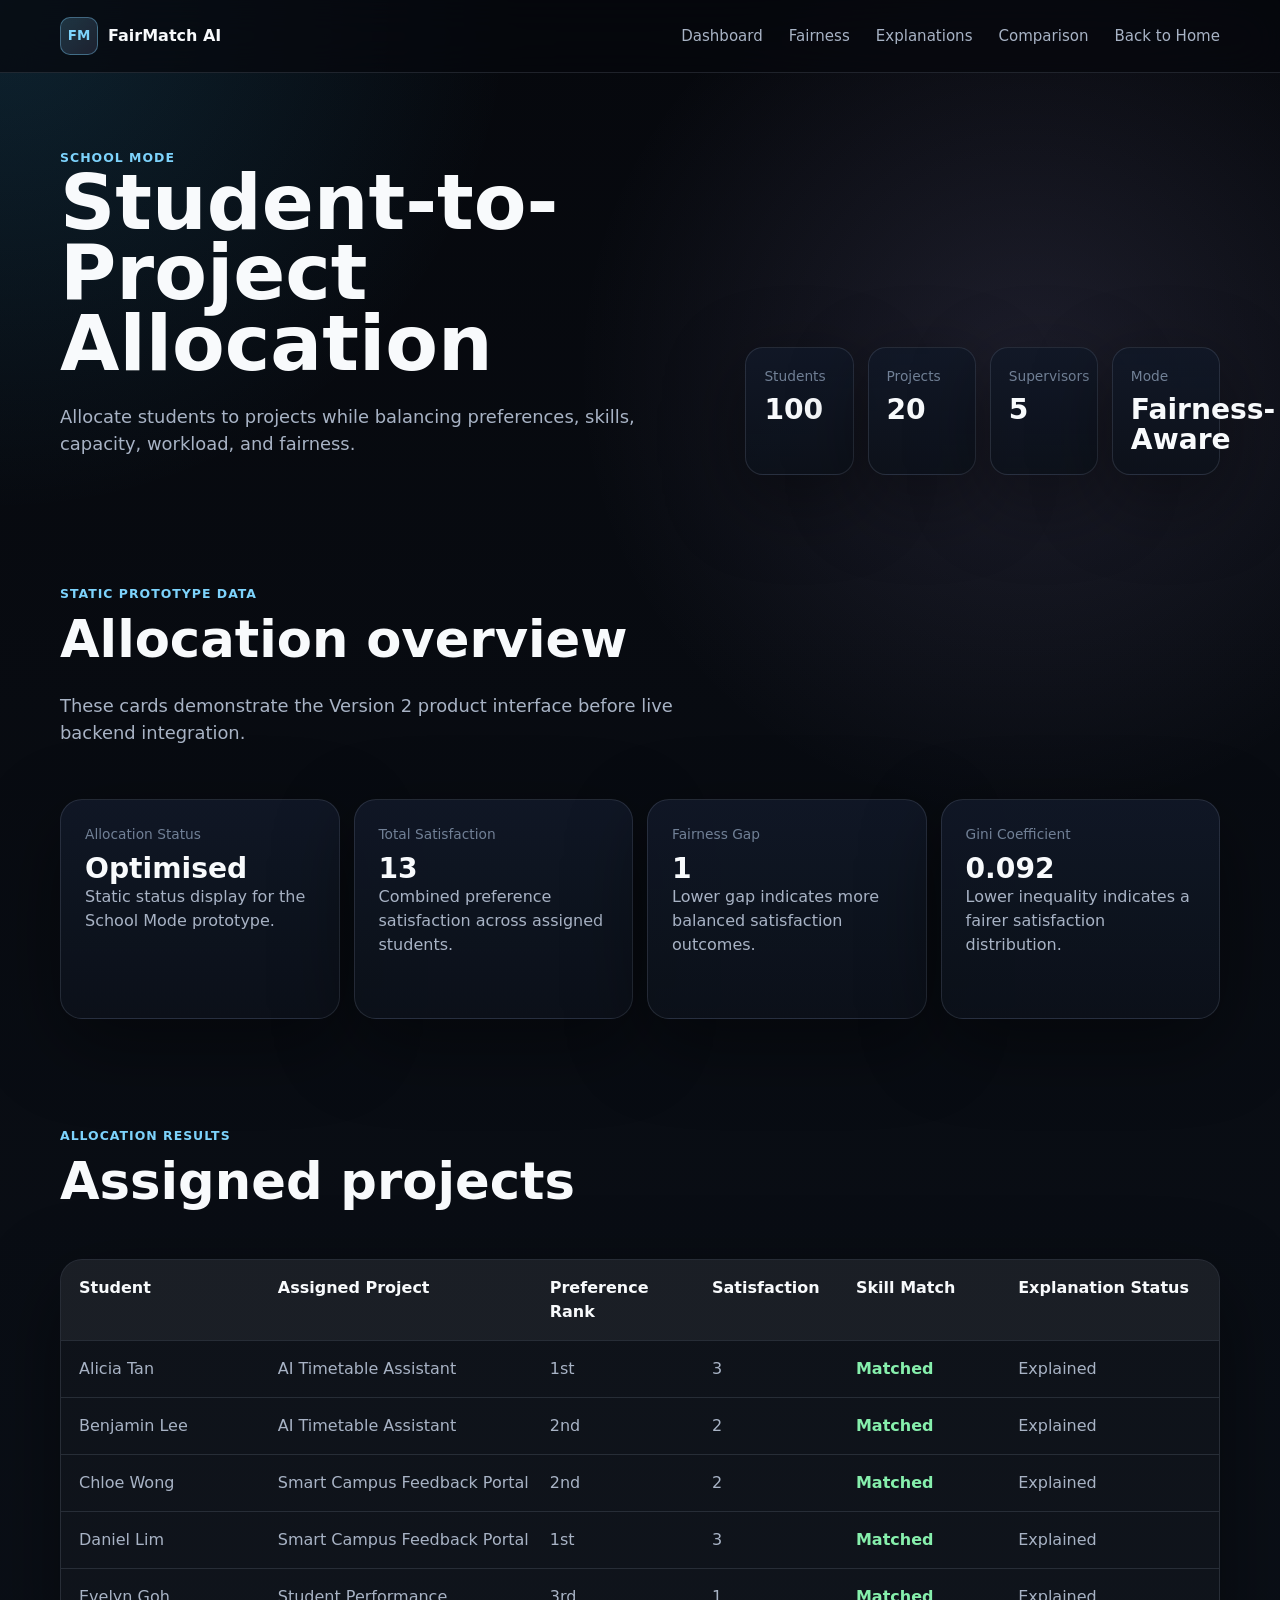
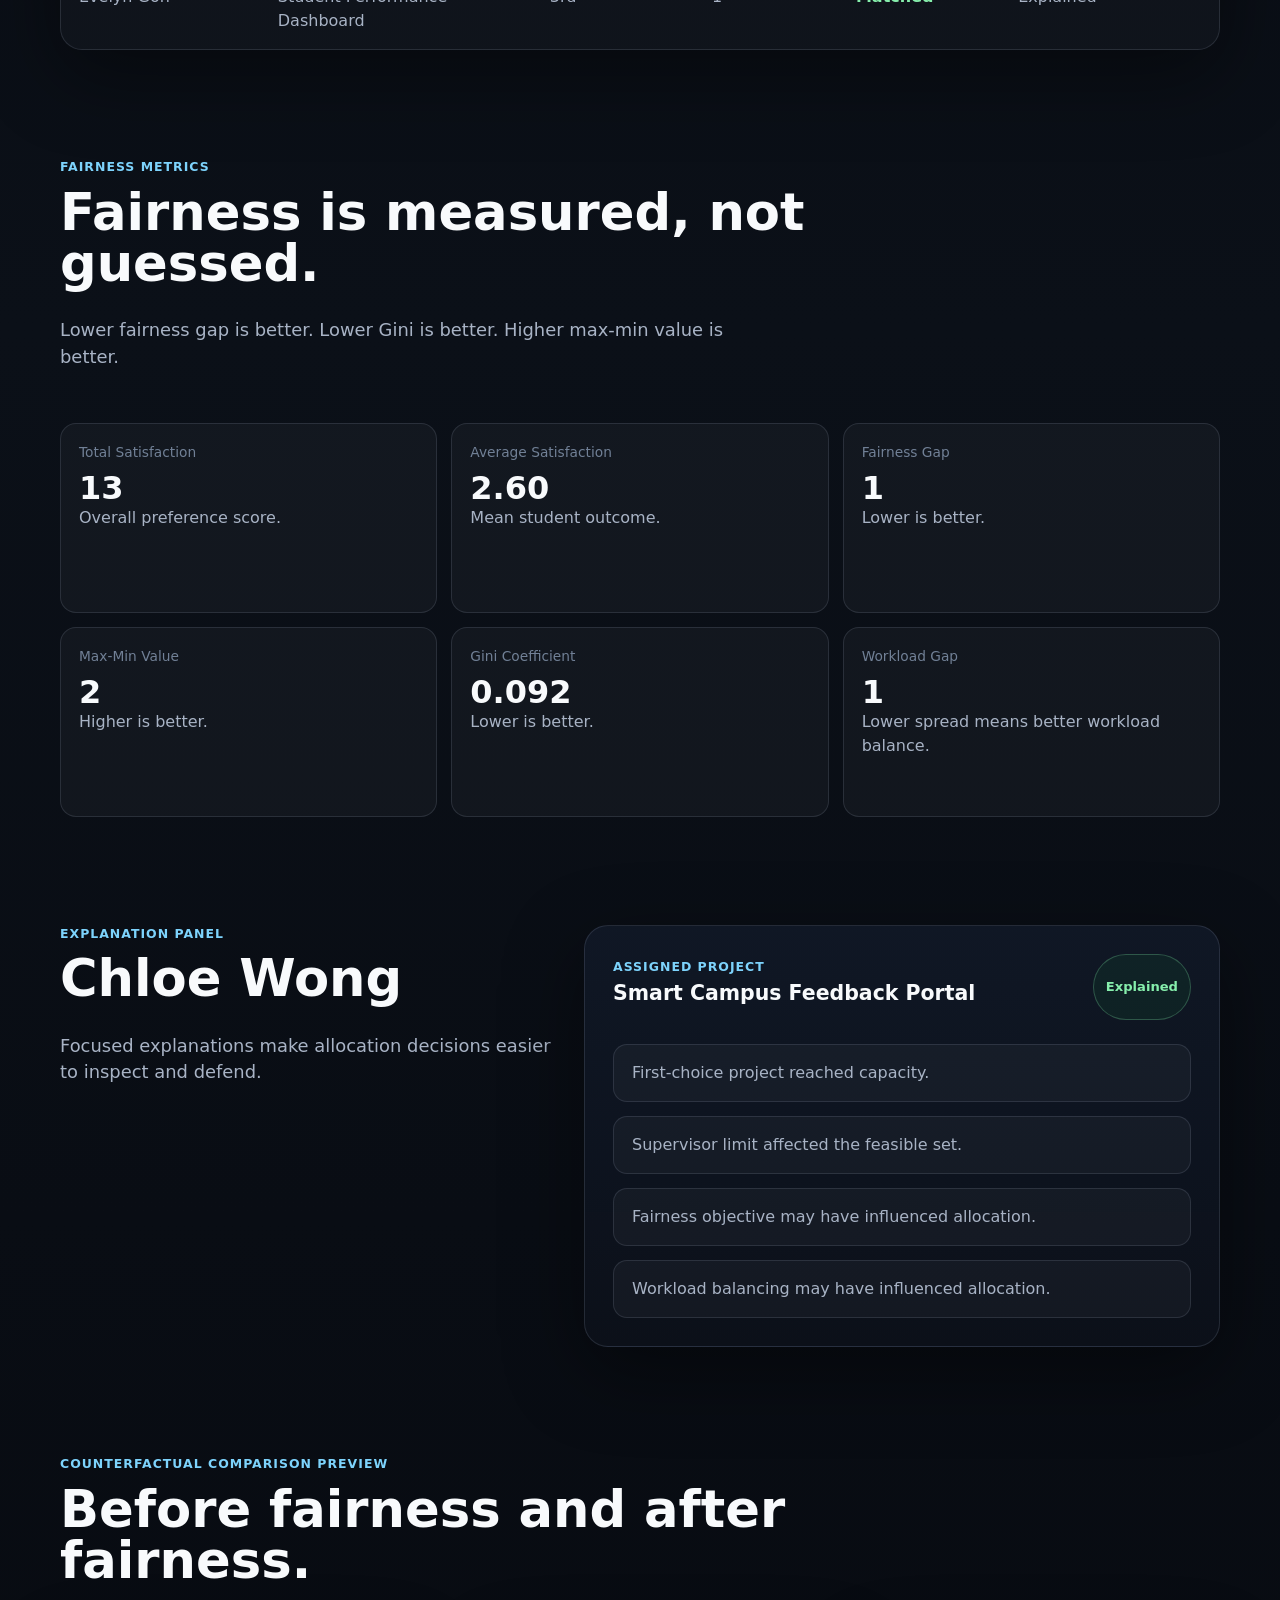
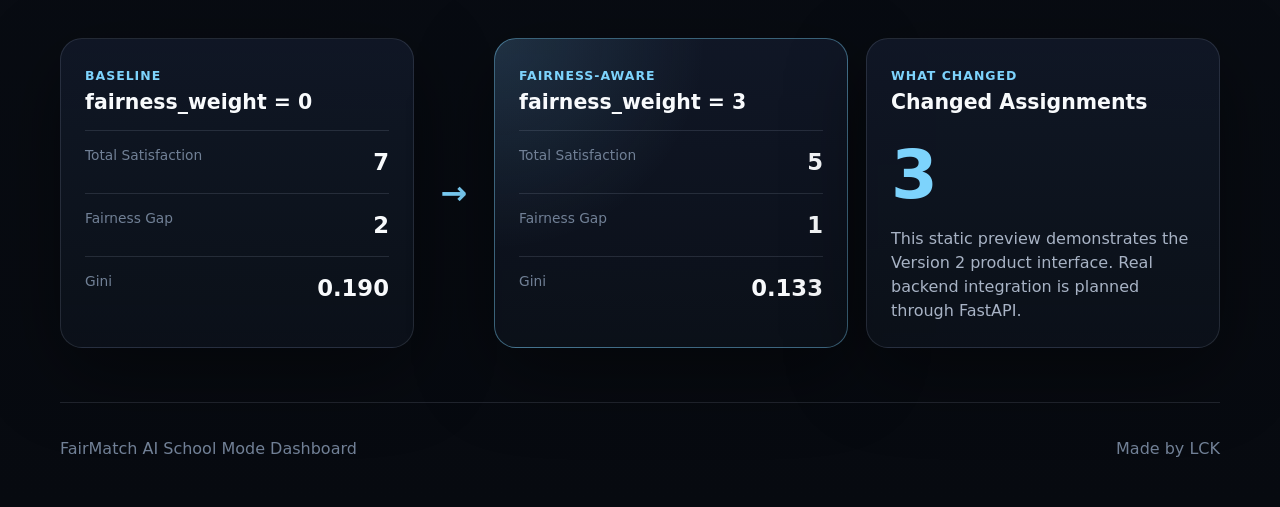
==== frontend/dashboard.html @ 99555b66 "Start v2 frontend prototype" ====
<!doctype html>
<html lang="en">
  <head>
    <meta charset="utf-8" />
    <meta name="viewport" content="width=device-width, initial-scale=1" />
    <title>FairMatch AI | School Mode Dashboard</title>
    <meta
      name="description"
      content="Static Version 2 School Mode dashboard prototype for FairMatch AI."
    />
    <link rel="stylesheet" href="styles.css" />
  </head>
  <body>
    <header class="site-header">
      <nav class="nav-shell" aria-label="Dashboard navigation">
        <a class="brand" href="index.html" aria-label="FairMatch AI home">
          <span class="brand-mark">FM</span>
          <span>FairMatch AI</span>
        </a>
        <button class="nav-toggle" type="button" aria-label="Open navigation" aria-expanded="false">
          <span></span>
          <span></span>
        </button>
        <div class="nav-links" data-nav-links>
          <a href="#dashboard">Dashboard</a>
          <a href="#fairness">Fairness</a>
          <a href="#explanations">Explanations</a>
          <a href="#comparison">Comparison</a>
          <a href="index.html">Back to Home</a>
        </div>
      </nav>
    </header>

    <main id="dashboard">
      <section class="section dashboard-hero">
        <div>
          <div class="eyebrow">School Mode</div>
          <h1>Student-to-Project Allocation</h1>
          <p class="hero-copy">
            Allocate students to projects while balancing preferences, skills, capacity,
            workload, and fairness.
          </p>
        </div>
        <div class="scenario-stat-grid" aria-label="Static scenario statistics">
          <div class="scenario-stat">
            <span>Students</span>
            <strong>100</strong>
          </div>
          <div class="scenario-stat">
            <span>Projects</span>
            <strong>20</strong>
          </div>
          <div class="scenario-stat">
            <span>Supervisors</span>
            <strong>5</strong>
          </div>
          <div class="scenario-stat">
            <span>Mode</span>
            <strong>Fairness-Aware</strong>
          </div>
        </div>
      </section>

      <section class="section dashboard-section">
        <div class="section-heading compact">
          <div class="eyebrow">Static prototype data</div>
          <h2>Allocation overview</h2>
          <p>
            These cards demonstrate the Version 2 product interface before live backend
            integration.
          </p>
        </div>
        <div class="dashboard-card-grid">
          <article class="dashboard-card">
            <span>Allocation Status</span>
            <strong>Optimised</strong>
            <p>Static status display for the School Mode prototype.</p>
          </article>
          <article class="dashboard-card">
            <span>Total Satisfaction</span>
            <strong>13</strong>
            <p>Combined preference satisfaction across assigned students.</p>
          </article>
          <article class="dashboard-card">
            <span>Fairness Gap</span>
            <strong>1</strong>
            <p>Lower gap indicates more balanced satisfaction outcomes.</p>
          </article>
          <article class="dashboard-card">
            <span>Gini Coefficient</span>
            <strong>0.092</strong>
            <p>Lower inequality indicates a fairer satisfaction distribution.</p>
          </article>
        </div>
      </section>

      <section class="section dashboard-section">
        <div class="section-heading compact">
          <div class="eyebrow">Allocation results</div>
          <h2>Assigned projects</h2>
        </div>
        <div class="product-table" role="table" aria-label="Static allocation results">
          <div class="product-table-row product-table-head" role="row">
            <span>Student</span>
            <span>Assigned Project</span>
            <span>Preference Rank</span>
            <span>Satisfaction</span>
            <span>Skill Match</span>
            <span>Explanation Status</span>
          </div>
          <div class="product-table-row" role="row">
            <span>Alicia Tan</span>
            <span>AI Timetable Assistant</span>
            <span>1st</span>
            <span>3</span>
            <span class="positive-text">Matched</span>
            <span>Explained</span>
          </div>
          <div class="product-table-row" role="row">
            <span>Benjamin Lee</span>
            <span>AI Timetable Assistant</span>
            <span>2nd</span>
            <span>2</span>
            <span class="positive-text">Matched</span>
            <span>Explained</span>
          </div>
          <div class="product-table-row" role="row">
            <span>Chloe Wong</span>
            <span>Smart Campus Feedback Portal</span>
            <span>2nd</span>
            <span>2</span>
            <span class="positive-text">Matched</span>
            <span>Explained</span>
          </div>
          <div class="product-table-row" role="row">
            <span>Daniel Lim</span>
            <span>Smart Campus Feedback Portal</span>
            <span>1st</span>
            <span>3</span>
            <span class="positive-text">Matched</span>
            <span>Explained</span>
          </div>
          <div class="product-table-row" role="row">
            <span>Evelyn Goh</span>
            <span>Student Performance Dashboard</span>
            <span>3rd</span>
            <span>1</span>
            <span class="positive-text">Matched</span>
            <span>Explained</span>
          </div>
        </div>
      </section>

      <section id="fairness" class="section dashboard-section">
        <div class="section-heading compact">
          <div class="eyebrow">Fairness metrics</div>
          <h2>Fairness is measured, not guessed.</h2>
          <p>
            Lower fairness gap is better. Lower Gini is better. Higher max-min value is better.
          </p>
        </div>
        <div class="fairness-metric-grid">
          <article class="metric-card">
            <span>Total Satisfaction</span>
            <strong>13</strong>
            <p>Overall preference score.</p>
          </article>
          <article class="metric-card">
            <span>Average Satisfaction</span>
            <strong>2.60</strong>
            <p>Mean student outcome.</p>
          </article>
          <article class="metric-card">
            <span>Fairness Gap</span>
            <strong>1</strong>
            <p>Lower is better.</p>
          </article>
          <article class="metric-card">
            <span>Max-Min Value</span>
            <strong>2</strong>
            <p>Higher is better.</p>
          </article>
          <article class="metric-card">
            <span>Gini Coefficient</span>
            <strong>0.092</strong>
            <p>Lower is better.</p>
          </article>
          <article class="metric-card">
            <span>Workload Gap</span>
            <strong>1</strong>
            <p>Lower spread means better workload balance.</p>
          </article>
        </div>
      </section>

      <section id="explanations" class="section dashboard-section">
        <div class="explanation-layout">
          <div class="section-heading compact">
            <div class="eyebrow">Explanation panel</div>
            <h2>Chloe Wong</h2>
            <p>
              Focused explanations make allocation decisions easier to inspect and defend.
            </p>
          </div>
          <article class="explanation-card">
            <div class="explanation-header">
              <div>
                <span class="card-label">Assigned project</span>
                <h3>Smart Campus Feedback Portal</h3>
              </div>
              <span class="status-pill">Explained</span>
            </div>
            <ul class="explanation-list">
              <li>First-choice project reached capacity.</li>
              <li>Supervisor limit affected the feasible set.</li>
              <li>Fairness objective may have influenced allocation.</li>
              <li>Workload balancing may have influenced allocation.</li>
            </ul>
          </article>
        </div>
      </section>

      <section id="comparison" class="section dashboard-section">
        <div class="section-heading compact">
          <div class="eyebrow">Counterfactual comparison preview</div>
          <h2>Before fairness and after fairness.</h2>
        </div>
        <div class="comparison-shell">
          <div class="comparison-column">
            <span class="card-label">Baseline</span>
            <h3>fairness_weight = 0</h3>
            <div class="comparison-stat"><span>Total Satisfaction</span><strong>7</strong></div>
            <div class="comparison-stat"><span>Fairness Gap</span><strong>2</strong></div>
            <div class="comparison-stat"><span>Gini</span><strong>0.190</strong></div>
          </div>
          <div class="comparison-arrow" aria-hidden="true">→</div>
          <div class="comparison-column highlighted">
            <span class="card-label">Fairness-aware</span>
            <h3>fairness_weight = 3</h3>
            <div class="comparison-stat"><span>Total Satisfaction</span><strong>5</strong></div>
            <div class="comparison-stat"><span>Fairness Gap</span><strong>1</strong></div>
            <div class="comparison-stat"><span>Gini</span><strong>0.133</strong></div>
          </div>
          <div class="comparison-column">
            <span class="card-label">What changed</span>
            <h3>Changed Assignments</h3>
            <div class="changed-count">3</div>
            <p>
              This static preview demonstrates the Version 2 product interface. Real backend
              integration is planned through FastAPI.
            </p>
          </div>
        </div>
      </section>
    </main>

    <footer class="site-footer">
      <span>FairMatch AI School Mode Dashboard</span>
      <span>Made by LCK</span>
    </footer>

    <script src="app.js"></script>
  </body>
</html>
---- frontend/styles.css ----
:root {
  color-scheme: dark;
  --bg: #06080d;
  --bg-soft: #0c111a;
  --surface: rgba(16, 23, 36, 0.82);
  --surface-strong: #111827;
  --surface-muted: #172033;
  --line: rgba(148, 163, 184, 0.18);
  --line-strong: rgba(148, 163, 184, 0.3);
  --text: #f8fafc;
  --muted: #a8b3c5;
  --quiet: #718096;
  --primary: #7dd3fc;
  --primary-strong: #38bdf8;
  --accent: #c4b5fd;
  --success: #86efac;
  --shadow: 0 24px 80px rgba(0, 0, 0, 0.42);
}

* {
  box-sizing: border-box;
}

html {
  scroll-behavior: smooth;
}

body {
  margin: 0;
  min-width: 320px;
  background:
    radial-gradient(circle at top left, rgba(56, 189, 248, 0.15), transparent 32rem),
    radial-gradient(circle at 80% 10%, rgba(196, 181, 253, 0.12), transparent 28rem),
    linear-gradient(180deg, #06080d 0%, #0b1018 52%, #070a10 100%);
  color: var(--text);
  font-family:
    Inter, ui-sans-serif, system-ui, -apple-system, BlinkMacSystemFont, "Segoe UI",
    sans-serif;
  line-height: 1.5;
}

a {
  color: inherit;
  text-decoration: none;
}

.site-header {
  position: sticky;
  top: 0;
  z-index: 20;
  border-bottom: 1px solid var(--line);
  background: rgba(6, 8, 13, 0.72);
  backdrop-filter: blur(20px);
}

.nav-shell {
  display: flex;
  align-items: center;
  justify-content: space-between;
  width: min(1160px, calc(100% - 40px));
  margin: 0 auto;
  min-height: 72px;
}

.brand,
.mini-brand {
  display: inline-flex;
  align-items: center;
  gap: 10px;
  font-weight: 700;
  letter-spacing: 0;
}

.brand-mark {
  display: inline-grid;
  place-items: center;
  width: 38px;
  height: 38px;
  border: 1px solid rgba(125, 211, 252, 0.38);
  border-radius: 10px;
  background: linear-gradient(135deg, rgba(125, 211, 252, 0.2), rgba(196, 181, 253, 0.12));
  color: var(--primary);
  font-size: 0.84rem;
}

.brand-mark.small {
  width: 30px;
  height: 30px;
  border-radius: 8px;
  font-size: 0.72rem;
}

.nav-links {
  display: flex;
  align-items: center;
  gap: 26px;
  color: var(--muted);
  font-size: 0.94rem;
}

.nav-links a {
  transition: color 160ms ease;
}

.nav-links a:hover {
  color: var(--text);
}

.nav-toggle {
  display: none;
  width: 42px;
  height: 42px;
  border: 1px solid var(--line);
  border-radius: 10px;
  background: transparent;
  color: var(--text);
}

.nav-toggle span {
  display: block;
  width: 18px;
  height: 2px;
  margin: 5px auto;
  background: var(--text);
}

.section {
  width: min(1160px, calc(100% - 40px));
  margin: 0 auto;
  padding: 92px 0;
}

.hero {
  display: grid;
  grid-template-columns: minmax(0, 1.05fr) minmax(360px, 0.72fr);
  gap: 56px;
  align-items: center;
  min-height: calc(100vh - 72px);
}

.eyebrow,
.card-label {
  color: var(--primary);
  font-size: 0.78rem;
  font-weight: 800;
  letter-spacing: 0.08em;
  text-transform: uppercase;
}

h1,
h2,
h3,
p {
  margin-top: 0;
}

h1 {
  max-width: 760px;
  margin-bottom: 24px;
  font-size: clamp(3.4rem, 8vw, 6.9rem);
  line-height: 0.92;
  letter-spacing: 0;
}

h2 {
  max-width: 760px;
  margin-bottom: 18px;
  font-size: clamp(2rem, 4vw, 3.7rem);
  line-height: 1;
  letter-spacing: 0;
}

h3 {
  margin-bottom: 12px;
  font-size: 1.28rem;
  letter-spacing: 0;
}

.hero-copy,
.section-heading p,
.future-card p {
  max-width: 670px;
  color: var(--muted);
  font-size: 1.12rem;
}

.hero-actions {
  display: flex;
  flex-wrap: wrap;
  gap: 14px;
  margin-top: 34px;
}

.button {
  display: inline-flex;
  align-items: center;
  justify-content: center;
  min-height: 48px;
  padding: 0 20px;
  border-radius: 10px;
  font-weight: 800;
}

.button.primary {
  background: var(--text);
  color: #08111d;
}

.button.secondary {
  border: 1px solid var(--line-strong);
  color: var(--text);
  background: rgba(255, 255, 255, 0.04);
}

.button:disabled,
.disabled-button {
  cursor: not-allowed;
  opacity: 0.56;
}

.hero-panel,
.pillar-card,
.mode-card,
.dashboard-preview,
.future-card {
  border: 1px solid var(--line);
  background: linear-gradient(180deg, rgba(17, 24, 39, 0.92), rgba(12, 17, 26, 0.88));
  box-shadow: var(--shadow);
}

.hero-panel {
  padding: 24px;
  border-radius: 24px;
}

.panel-topline {
  display: flex;
  align-items: center;
  justify-content: space-between;
  gap: 16px;
  color: var(--muted);
}

.panel-topline strong {
  color: var(--success);
  font-size: 0.92rem;
}

.signal-grid {
  display: grid;
  grid-template-columns: repeat(2, minmax(0, 1fr));
  gap: 14px;
  margin: 24px 0;
}

.signal-grid div,
.metric-card {
  min-height: 104px;
  padding: 18px;
  border: 1px solid var(--line);
  border-radius: 16px;
  background: rgba(255, 255, 255, 0.035);
}

.signal-grid span,
.metric-card span {
  display: block;
  margin-bottom: 10px;
  color: var(--quiet);
  font-size: 0.86rem;
}

.signal-grid strong,
.metric-card strong {
  font-size: 2rem;
  line-height: 1;
}

.decision-card {
  padding: 20px;
  border: 1px solid rgba(125, 211, 252, 0.22);
  border-radius: 18px;
  background: rgba(14, 116, 144, 0.12);
}

.decision-card p {
  margin: 10px 0 0;
  color: var(--muted);
}

.section-heading {
  display: flex;
  flex-direction: column;
  gap: 10px;
  margin-bottom: 34px;
}

.section-heading.compact {
  max-width: 760px;
}

.mode-section {
  padding-top: 32px;
}

.mode-heading {
  max-width: 820px;
}

.mode-grid {
  display: grid;
  grid-template-columns: minmax(0, 1.05fr) minmax(0, 0.95fr);
  gap: 20px;
}

.mode-card {
  position: relative;
  min-height: 460px;
  padding: 32px;
  border-radius: 28px;
  overflow: hidden;
  transition:
    border-color 180ms ease,
    transform 180ms ease,
    box-shadow 180ms ease;
}

.mode-card::before {
  position: absolute;
  inset: 0;
  content: "";
  pointer-events: none;
  background:
    radial-gradient(circle at 20% 0%, rgba(125, 211, 252, 0.16), transparent 34%),
    linear-gradient(135deg, rgba(255, 255, 255, 0.06), transparent 46%);
}

.mode-card > * {
  position: relative;
  z-index: 1;
}

.mode-card-primary:hover {
  border-color: rgba(125, 211, 252, 0.54);
  box-shadow: 0 30px 96px rgba(14, 116, 144, 0.22);
  transform: translateY(-4px);
}

.mode-card-disabled {
  background: linear-gradient(180deg, rgba(17, 24, 39, 0.72), rgba(12, 17, 26, 0.68));
}

.mode-card-disabled::before {
  background:
    radial-gradient(circle at 20% 0%, rgba(196, 181, 253, 0.1), transparent 34%),
    linear-gradient(135deg, rgba(255, 255, 255, 0.04), transparent 46%);
}

.mode-card-topline {
  display: flex;
  align-items: center;
  justify-content: space-between;
  gap: 16px;
  margin-bottom: 58px;
}

.mode-kicker {
  color: var(--quiet);
  font-size: 0.86rem;
  font-weight: 800;
}

.mode-card h3 {
  margin-bottom: 14px;
  font-size: clamp(2rem, 4vw, 3.4rem);
  line-height: 1;
}

.mode-card p {
  max-width: 540px;
  color: var(--muted);
  font-size: 1.04rem;
}

.mode-list {
  display: flex;
  flex-wrap: wrap;
  gap: 10px;
  margin: 28px 0 34px;
  padding: 0;
  list-style: none;
}

.mode-list li {
  padding: 9px 12px;
  border: 1px solid var(--line);
  border-radius: 999px;
  color: var(--muted);
  background: rgba(255, 255, 255, 0.035);
  font-size: 0.9rem;
  font-weight: 700;
}

.mode-button {
  min-width: 210px;
}

.coming-soon-badge {
  display: inline-flex;
  align-items: center;
  min-height: 30px;
  padding: 0 12px;
  border: 1px solid rgba(196, 181, 253, 0.26);
  border-radius: 999px;
  color: var(--accent);
  background: rgba(88, 28, 135, 0.16);
  font-size: 0.82rem;
  font-weight: 800;
}

.pillar-grid {
  display: grid;
  grid-template-columns: repeat(3, minmax(0, 1fr));
  gap: 18px;
}

.pillar-card {
  min-height: 260px;
  padding: 28px;
  border-radius: 22px;
}

.pillar-card p {
  color: var(--muted);
}

.pillar-icon {
  display: inline-grid;
  place-items: center;
  width: 44px;
  height: 44px;
  margin-bottom: 54px;
  border: 1px solid rgba(125, 211, 252, 0.32);
  border-radius: 12px;
  color: var(--primary);
  font-weight: 800;
}

.architecture-section {
  padding-top: 60px;
}

.architecture-flow {
  display: grid;
  grid-template-columns: 1fr 34px 1fr 34px 1fr 34px 1fr;
  align-items: stretch;
  margin-top: 34px;
}

.flow-node {
  min-height: 190px;
  padding: 22px;
  border: 1px solid var(--line);
  border-radius: 18px;
  background: rgba(255, 255, 255, 0.035);
}

.flow-node span {
  color: var(--accent);
  font-weight: 800;
}

.flow-node strong {
  display: block;
  margin: 20px 0 10px;
  font-size: 1.12rem;
}

.flow-node p {
  color: var(--muted);
  margin-bottom: 0;
}

.flow-line {
  align-self: center;
  height: 1px;
  background: var(--line-strong);
}

.dashboard-preview {
  display: grid;
  grid-template-columns: 230px minmax(0, 1fr);
  overflow: hidden;
  border-radius: 26px;
}

.preview-sidebar {
  display: flex;
  flex-direction: column;
  gap: 8px;
  padding: 22px;
  border-right: 1px solid var(--line);
  background: rgba(255, 255, 255, 0.025);
}

.preview-sidebar a {
  padding: 11px 12px;
  border-radius: 10px;
  color: var(--muted);
}

.preview-sidebar a.active,
.preview-sidebar a:hover {
  color: var(--text);
  background: rgba(125, 211, 252, 0.1);
}

.mini-brand {
  margin-bottom: 18px;
}

.preview-main {
  padding: 26px;
}

.preview-header {
  display: flex;
  align-items: flex-start;
  justify-content: space-between;
  gap: 20px;
  margin-bottom: 22px;
}

.status-pill {
  display: inline-flex;
  align-items: center;
  min-height: 30px;
  padding: 0 12px;
  border: 1px solid rgba(134, 239, 172, 0.26);
  border-radius: 999px;
  color: var(--success);
  background: rgba(22, 101, 52, 0.16);
  font-size: 0.82rem;
  font-weight: 800;
}

.metric-row {
  display: grid;
  grid-template-columns: repeat(3, minmax(0, 1fr));
  gap: 14px;
  margin-bottom: 18px;
}

.table-card {
  border: 1px solid var(--line);
  border-radius: 16px;
  overflow: hidden;
}

.table-row {
  display: grid;
  grid-template-columns: 1fr 1.2fr 0.5fr 1.4fr;
  gap: 16px;
  padding: 15px 18px;
  border-top: 1px solid var(--line);
  color: var(--muted);
}

.table-row:first-child {
  border-top: 0;
}

.table-head {
  color: var(--text);
  background: rgba(255, 255, 255, 0.04);
  font-weight: 800;
}

.future-card {
  display: grid;
  grid-template-columns: minmax(0, 1fr) minmax(320px, 0.8fr);
  gap: 38px;
  padding: 34px;
  border-radius: 26px;
}

.future-list {
  display: grid;
  gap: 14px;
  margin: 0;
  padding: 0;
  list-style: none;
}

.future-list li {
  padding: 16px 18px;
  border: 1px solid var(--line);
  border-radius: 14px;
  color: var(--muted);
  background: rgba(255, 255, 255, 0.035);
}

.site-footer {
  display: flex;
  align-items: center;
  justify-content: space-between;
  gap: 20px;
  width: min(1160px, calc(100% - 40px));
  margin: 0 auto;
  padding: 34px 0 46px;
  border-top: 1px solid var(--line);
  color: var(--quiet);
}

.dashboard-hero {
  display: grid;
  grid-template-columns: minmax(0, 1fr) minmax(420px, 0.74fr);
  gap: 44px;
  align-items: end;
  padding-top: 76px;
  padding-bottom: 56px;
}

.dashboard-hero h1 {
  max-width: 820px;
  font-size: clamp(3rem, 6vw, 5.6rem);
}

.scenario-stat-grid,
.dashboard-card-grid,
.fairness-metric-grid {
  display: grid;
  grid-template-columns: repeat(4, minmax(0, 1fr));
  gap: 14px;
}

.scenario-stat,
.dashboard-card,
.explanation-card,
.comparison-column {
  border: 1px solid var(--line);
  background: linear-gradient(180deg, rgba(17, 24, 39, 0.92), rgba(12, 17, 26, 0.88));
  box-shadow: var(--shadow);
}

.scenario-stat {
  min-height: 116px;
  padding: 18px;
  border-radius: 18px;
}

.scenario-stat span,
.dashboard-card span,
.comparison-stat span {
  display: block;
  margin-bottom: 10px;
  color: var(--quiet);
  font-size: 0.86rem;
}

.scenario-stat strong,
.dashboard-card strong {
  font-size: 1.76rem;
  line-height: 1;
}

.dashboard-section {
  padding-top: 54px;
  padding-bottom: 54px;
}

.dashboard-card {
  min-height: 220px;
  padding: 24px;
  border-radius: 22px;
}

.dashboard-card p,
.metric-card p,
.comparison-column p {
  color: var(--muted);
  margin-bottom: 0;
}

.product-table {
  border: 1px solid var(--line);
  border-radius: 22px;
  overflow: hidden;
  background: rgba(255, 255, 255, 0.025);
  box-shadow: var(--shadow);
}

.product-table-row {
  display: grid;
  grid-template-columns: 1fr 1.4fr 0.8fr 0.7fr 0.8fr 1fr;
  gap: 16px;
  padding: 16px 18px;
  border-top: 1px solid var(--line);
  color: var(--muted);
}

.product-table-row:first-child {
  border-top: 0;
}

.product-table-head {
  color: var(--text);
  background: rgba(255, 255, 255, 0.05);
  font-weight: 800;
}

.positive-text {
  color: var(--success);
  font-weight: 800;
}

.fairness-metric-grid {
  grid-template-columns: repeat(3, minmax(0, 1fr));
}

.fairness-metric-grid .metric-card {
  min-height: 190px;
}

.explanation-layout {
  display: grid;
  grid-template-columns: minmax(0, 0.78fr) minmax(420px, 1fr);
  gap: 28px;
  align-items: start;
}

.explanation-card {
  padding: 28px;
  border-radius: 24px;
}

.explanation-header {
  display: flex;
  justify-content: space-between;
  gap: 20px;
  margin-bottom: 24px;
}

.explanation-list {
  display: grid;
  gap: 14px;
  margin: 0;
  padding: 0;
  list-style: none;
}

.explanation-list li {
  padding: 16px 18px;
  border: 1px solid var(--line);
  border-radius: 14px;
  color: var(--muted);
  background: rgba(255, 255, 255, 0.035);
}

.comparison-shell {
  display: grid;
  grid-template-columns: minmax(0, 1fr) 44px minmax(0, 1fr) minmax(0, 1fr);
  gap: 18px;
  align-items: stretch;
}

.comparison-column {
  padding: 24px;
  border-radius: 22px;
}

.comparison-column.highlighted {
  border-color: rgba(125, 211, 252, 0.42);
  background:
    radial-gradient(circle at top left, rgba(125, 211, 252, 0.14), transparent 45%),
    linear-gradient(180deg, rgba(17, 24, 39, 0.94), rgba(12, 17, 26, 0.9));
}

.comparison-stat {
  display: flex;
  justify-content: space-between;
  gap: 16px;
  padding: 14px 0;
  border-top: 1px solid var(--line);
}

.comparison-stat strong {
  font-size: 1.42rem;
}

.comparison-arrow {
  display: grid;
  place-items: center;
  color: var(--primary);
  font-size: 2rem;
  font-weight: 800;
}

.changed-count {
  margin: 24px 0 18px;
  color: var(--primary);
  font-size: 4.2rem;
  font-weight: 900;
  line-height: 1;
}

@media (max-width: 920px) {
  .nav-toggle {
    display: block;
  }

  .nav-links {
    position: absolute;
    top: 72px;
    left: 20px;
    right: 20px;
    display: none;
    flex-direction: column;
    align-items: stretch;
    gap: 0;
    padding: 12px;
    border: 1px solid var(--line);
    border-radius: 16px;
    background: rgba(10, 15, 24, 0.96);
  }

  .nav-links.open {
    display: flex;
  }

  .nav-links a {
    padding: 12px;
  }

  .hero,
  .mode-grid,
  .pillar-grid,
  .future-card {
    grid-template-columns: 1fr;
  }

  .hero {
    min-height: auto;
    padding-top: 72px;
  }

  .architecture-flow {
    grid-template-columns: 1fr;
    gap: 14px;
  }

  .flow-line {
    width: 1px;
    height: 28px;
    justify-self: center;
  }

  .dashboard-preview {
    grid-template-columns: 1fr;
  }

  .dashboard-hero,
  .explanation-layout,
  .comparison-shell {
    grid-template-columns: 1fr;
  }

  .scenario-stat-grid,
  .dashboard-card-grid,
  .fairness-metric-grid {
    grid-template-columns: repeat(2, minmax(0, 1fr));
  }

  .comparison-arrow {
    transform: rotate(90deg);
  }

  .preview-sidebar {
    border-right: 0;
    border-bottom: 1px solid var(--line);
  }

  .metric-row {
    grid-template-columns: 1fr;
  }

  .table-row {
    grid-template-columns: 1fr;
  }

  .product-table-row {
    grid-template-columns: 1fr 1fr;
  }
}

@media (max-width: 560px) {
  .nav-shell,
  .section,
  .site-footer {
    width: min(100% - 28px, 1160px);
  }

  .section {
    padding: 64px 0;
  }

  h1 {
    font-size: 3.1rem;
  }

  .hero-actions,
  .site-footer {
    align-items: stretch;
    flex-direction: column;
  }

  .mode-card {
    min-height: auto;
    padding: 24px;
  }

  .mode-card-topline {
    align-items: flex-start;
    flex-direction: column;
    margin-bottom: 42px;
  }

  .mode-button {
    width: 100%;
  }

  .signal-grid {
    grid-template-columns: 1fr;
  }

  .scenario-stat-grid,
  .dashboard-card-grid,
  .fairness-metric-grid,
  .product-table-row {
    grid-template-columns: 1fr;
  }
}
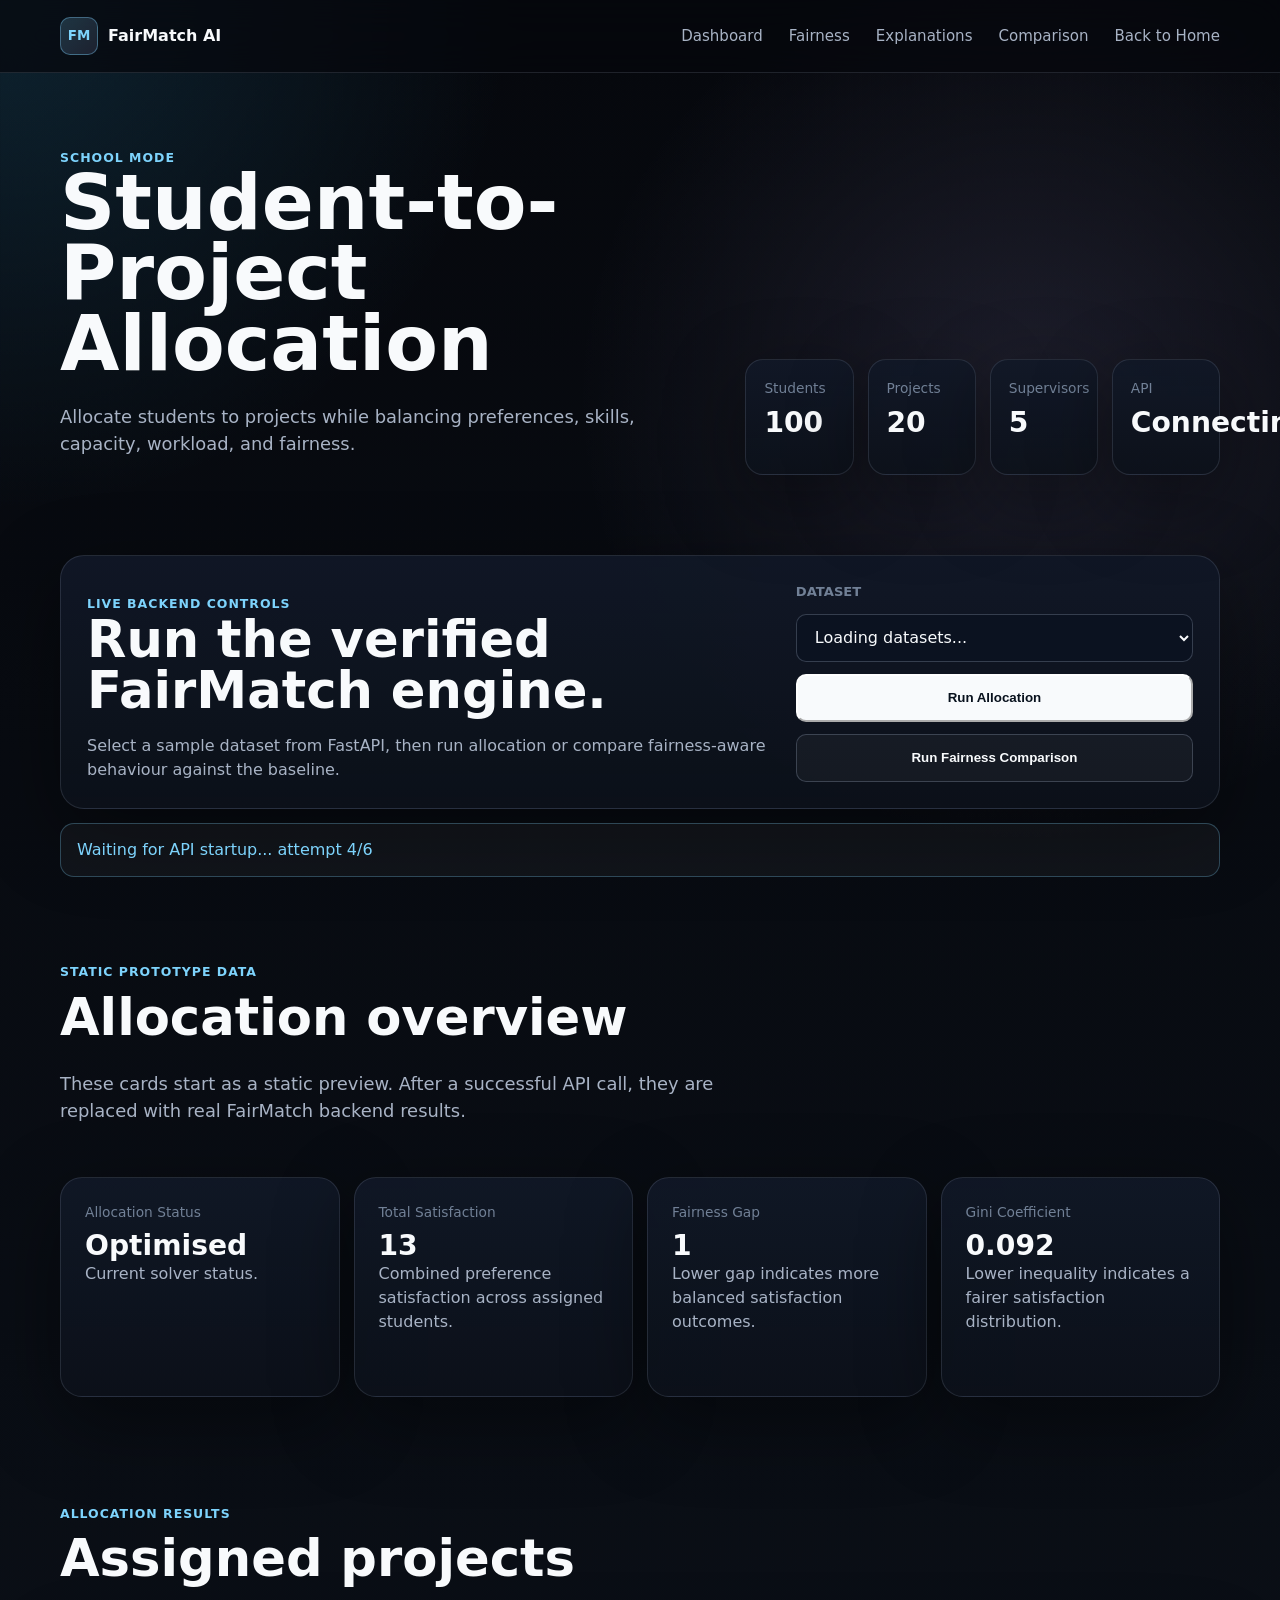
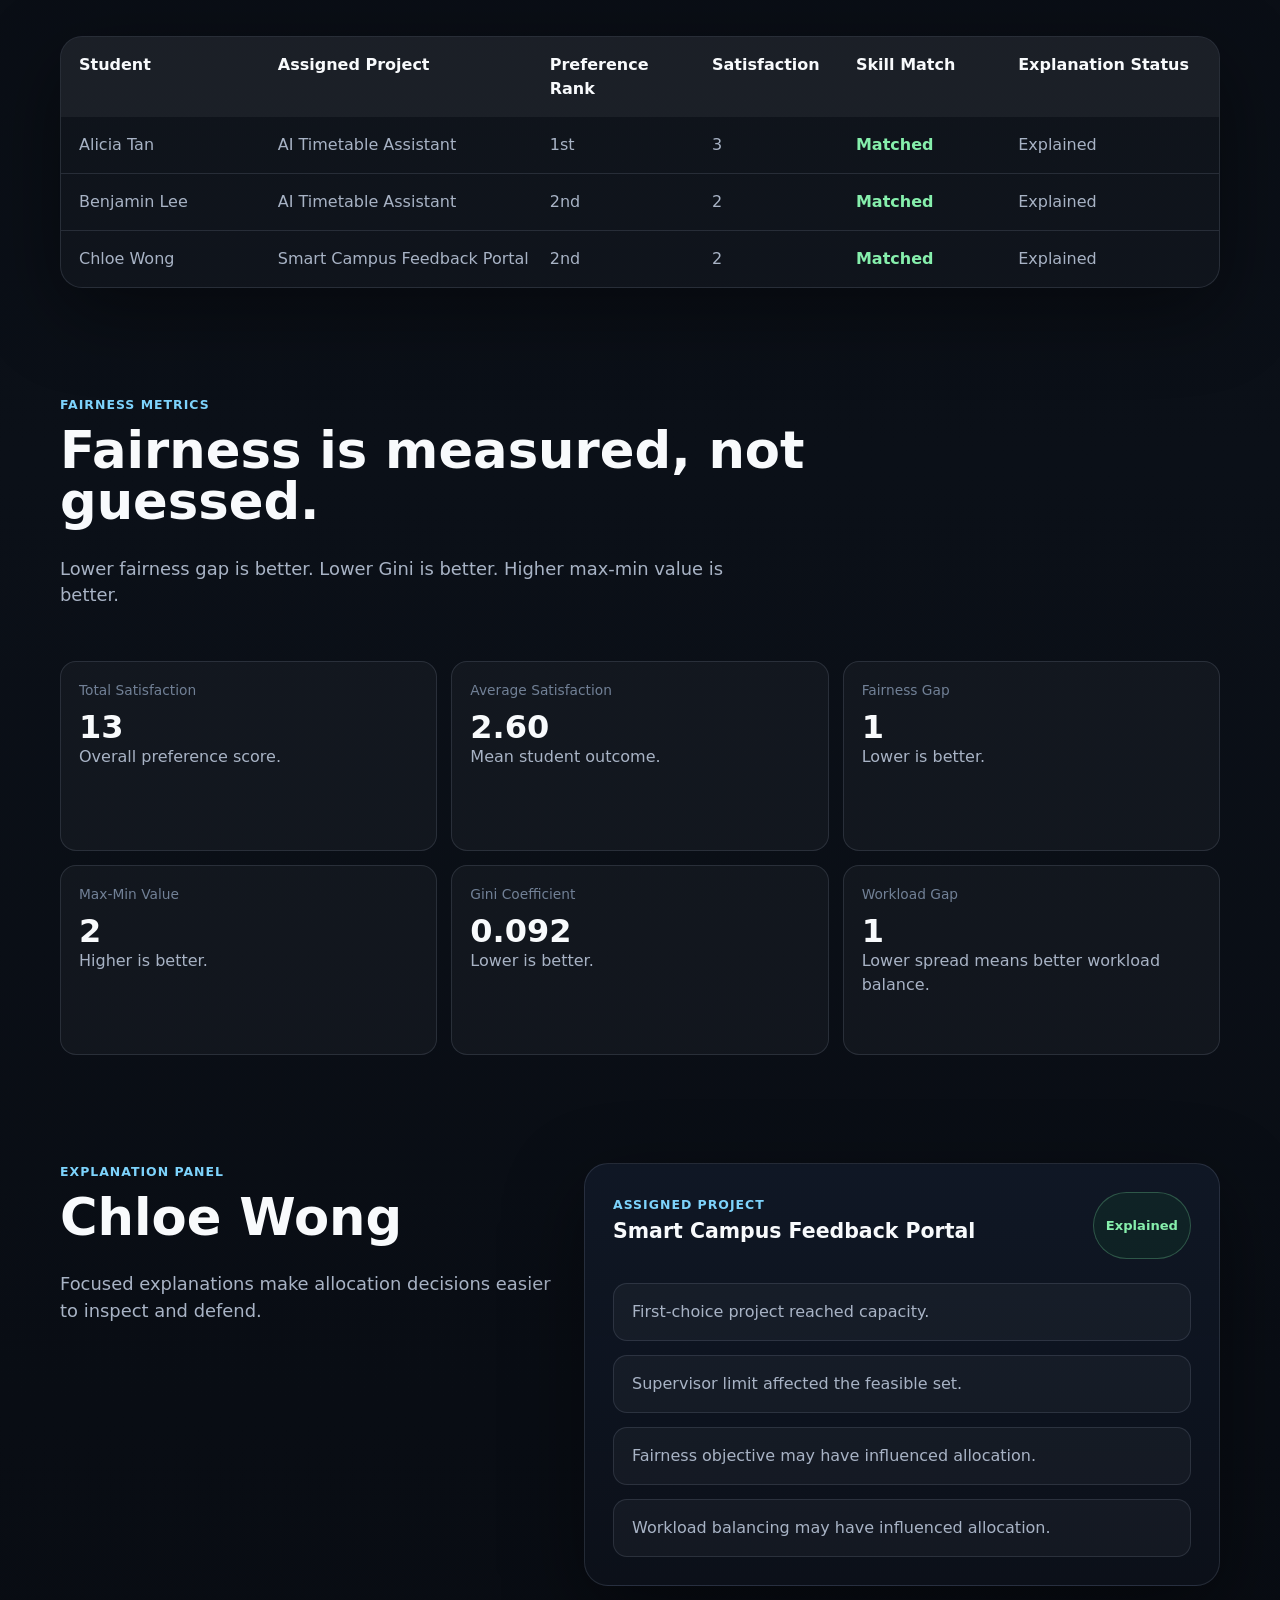
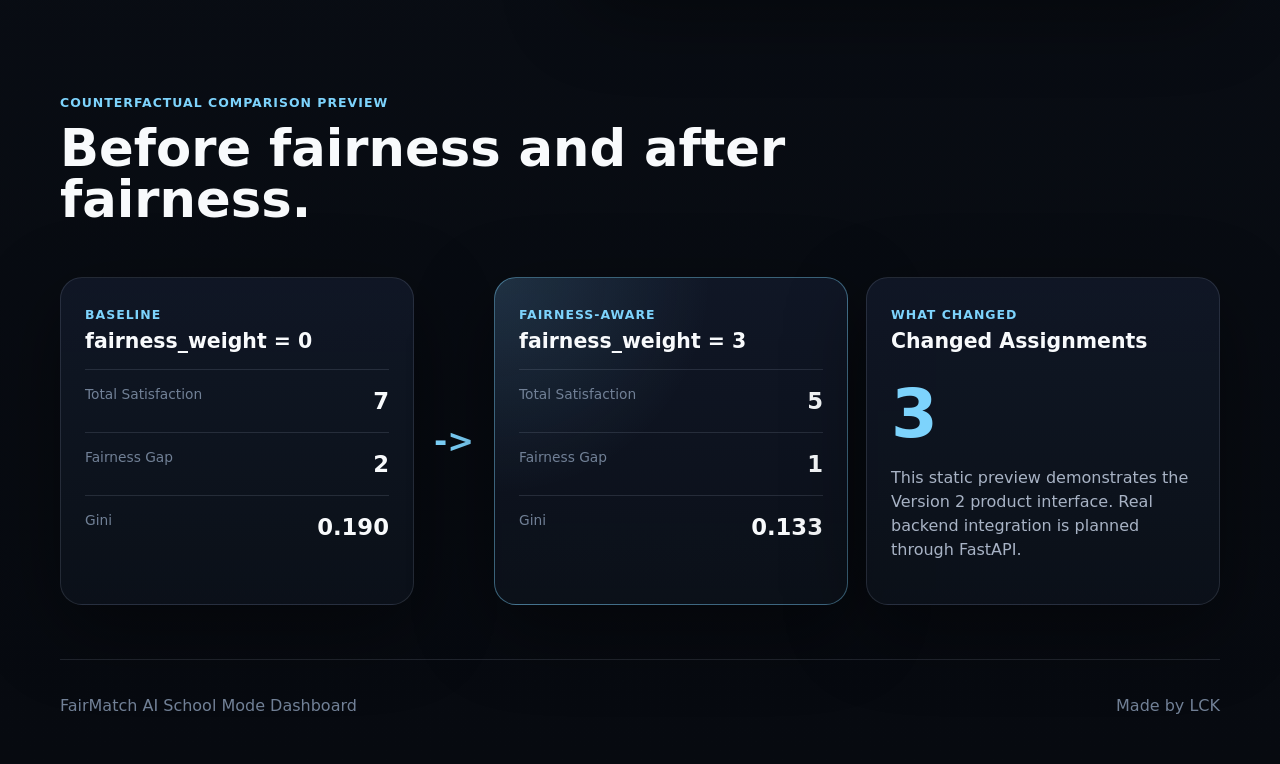
==== commit b42fd6a9: "Connect v2 frontend to FastAPI" ====
--- a/frontend/dashboard.html
+++ b/frontend/dashboard.html
@@ -6,7 +6,7 @@
     <title>FairMatch AI | School Mode Dashboard</title>
     <meta
       name="description"
-      content="Static Version 2 School Mode dashboard prototype for FairMatch AI."
+      content="Version 2 School Mode dashboard for FairMatch AI."
     />
     <link rel="stylesheet" href="styles.css" />
   </head>
@@ -41,54 +41,78 @@
             workload, and fairness.
           </p>
         </div>
-        <div class="scenario-stat-grid" aria-label="Static scenario statistics">
+        <div class="scenario-stat-grid" aria-label="Scenario statistics">
           <div class="scenario-stat">
             <span>Students</span>
-            <strong>100</strong>
+            <strong data-scenario-students>100</strong>
           </div>
           <div class="scenario-stat">
             <span>Projects</span>
-            <strong>20</strong>
+            <strong data-scenario-projects>20</strong>
           </div>
           <div class="scenario-stat">
             <span>Supervisors</span>
-            <strong>5</strong>
-          </div>
-          <div class="scenario-stat">
-            <span>Mode</span>
-            <strong>Fairness-Aware</strong>
-          </div>
-        </div>
+            <strong data-scenario-supervisors>5</strong>
+          </div>
+          <div class="scenario-stat">
+            <span>API</span>
+            <strong data-api-status>Checking</strong>
+          </div>
+        </div>
+      </section>
+
+      <section class="section dashboard-section control-section">
+        <div class="control-panel">
+          <div>
+            <div class="eyebrow">Live backend controls</div>
+            <h2>Run the verified FairMatch engine.</h2>
+            <p>
+              Select a sample dataset from FastAPI, then run allocation or compare fairness-aware
+              behaviour against the baseline.
+            </p>
+          </div>
+          <div class="control-actions">
+            <label class="field-label" for="dataset-select">Dataset</label>
+            <select id="dataset-select" data-dataset-select>
+              <option value="">Loading datasets...</option>
+            </select>
+            <button class="button primary" type="button" data-run-allocation>Run Allocation</button>
+            <button class="button secondary" type="button" data-run-comparison>
+              Run Fairness Comparison
+            </button>
+          </div>
+        </div>
+        <div class="message-panel" data-message-panel aria-live="polite"></div>
       </section>
 
       <section class="section dashboard-section">
         <div class="section-heading compact">
-          <div class="eyebrow">Static prototype data</div>
+          <div class="eyebrow" data-data-source-label>Static prototype data</div>
           <h2>Allocation overview</h2>
           <p>
-            These cards demonstrate the Version 2 product interface before live backend
-            integration.
+            These cards start as a static preview. After a successful API call, they are replaced
+            with real FairMatch backend results.
           </p>
         </div>
         <div class="dashboard-card-grid">
           <article class="dashboard-card">
             <span>Allocation Status</span>
-            <strong>Optimised</strong>
-            <p>Static status display for the School Mode prototype.</p>
+            <strong data-overview-status>Optimised</strong>
+            <p>Current solver status.</p>
           </article>
           <article class="dashboard-card">
             <span>Total Satisfaction</span>
-            <strong>13</strong>
+            <strong data-overview-total>13</strong>
             <p>Combined preference satisfaction across assigned students.</p>
           </article>
           <article class="dashboard-card">
             <span>Fairness Gap</span>
-            <strong>1</strong>
+            <strong data-overview-gap>1</strong>
             <p>Lower gap indicates more balanced satisfaction outcomes.</p>
           </article>
           <article class="dashboard-card">
             <span>Gini Coefficient</span>
-            <strong>0.092</strong>
+            <strong data-overview-gini>0.092</strong>
             <p>Lower inequality indicates a fairer satisfaction distribution.</p>
           </article>
         </div>
@@ -99,7 +123,7 @@
           <div class="eyebrow">Allocation results</div>
           <h2>Assigned projects</h2>
         </div>
-        <div class="product-table" role="table" aria-label="Static allocation results">
+        <div class="product-table" role="table" aria-label="Allocation results">
           <div class="product-table-row product-table-head" role="row">
             <span>Student</span>
             <span>Assigned Project</span>
@@ -108,45 +132,31 @@
             <span>Skill Match</span>
             <span>Explanation Status</span>
           </div>
-          <div class="product-table-row" role="row">
-            <span>Alicia Tan</span>
-            <span>AI Timetable Assistant</span>
-            <span>1st</span>
-            <span>3</span>
-            <span class="positive-text">Matched</span>
-            <span>Explained</span>
-          </div>
-          <div class="product-table-row" role="row">
-            <span>Benjamin Lee</span>
-            <span>AI Timetable Assistant</span>
-            <span>2nd</span>
-            <span>2</span>
-            <span class="positive-text">Matched</span>
-            <span>Explained</span>
-          </div>
-          <div class="product-table-row" role="row">
-            <span>Chloe Wong</span>
-            <span>Smart Campus Feedback Portal</span>
-            <span>2nd</span>
-            <span>2</span>
-            <span class="positive-text">Matched</span>
-            <span>Explained</span>
-          </div>
-          <div class="product-table-row" role="row">
-            <span>Daniel Lim</span>
-            <span>Smart Campus Feedback Portal</span>
-            <span>1st</span>
-            <span>3</span>
-            <span class="positive-text">Matched</span>
-            <span>Explained</span>
-          </div>
-          <div class="product-table-row" role="row">
-            <span>Evelyn Goh</span>
-            <span>Student Performance Dashboard</span>
-            <span>3rd</span>
-            <span>1</span>
-            <span class="positive-text">Matched</span>
-            <span>Explained</span>
+          <div data-allocation-rows>
+            <div class="product-table-row" role="row">
+              <span>Alicia Tan</span>
+              <span>AI Timetable Assistant</span>
+              <span>1st</span>
+              <span>3</span>
+              <span class="positive-text">Matched</span>
+              <span>Explained</span>
+            </div>
+            <div class="product-table-row" role="row">
+              <span>Benjamin Lee</span>
+              <span>AI Timetable Assistant</span>
+              <span>2nd</span>
+              <span>2</span>
+              <span class="positive-text">Matched</span>
+              <span>Explained</span>
+            </div>
+            <div class="product-table-row" role="row">
+              <span>Chloe Wong</span>
+              <span>Smart Campus Feedback Portal</span>
+              <span>2nd</span>
+              <span>2</span>
+              <span class="positive-text">Matched</span>
+              <span>Explained</span>
+            </div>
           </div>
         </div>
       </section>
@@ -162,32 +172,32 @@
         <div class="fairness-metric-grid">
           <article class="metric-card">
             <span>Total Satisfaction</span>
-            <strong>13</strong>
+            <strong data-metric-total>13</strong>
             <p>Overall preference score.</p>
           </article>
           <article class="metric-card">
             <span>Average Satisfaction</span>
-            <strong>2.60</strong>
+            <strong data-metric-average>2.60</strong>
             <p>Mean student outcome.</p>
           </article>
           <article class="metric-card">
             <span>Fairness Gap</span>
-            <strong>1</strong>
+            <strong data-metric-gap>1</strong>
             <p>Lower is better.</p>
           </article>
           <article class="metric-card">
             <span>Max-Min Value</span>
-            <strong>2</strong>
+            <strong data-metric-max-min>2</strong>
             <p>Higher is better.</p>
           </article>
           <article class="metric-card">
             <span>Gini Coefficient</span>
-            <strong>0.092</strong>
+            <strong data-metric-gini>0.092</strong>
             <p>Lower is better.</p>
           </article>
           <article class="metric-card">
             <span>Workload Gap</span>
-            <strong>1</strong>
+            <strong data-metric-workload>1</strong>
             <p>Lower spread means better workload balance.</p>
           </article>
         </div>
@@ -197,7 +207,7 @@
         <div class="explanation-layout">
           <div class="section-heading compact">
             <div class="eyebrow">Explanation panel</div>
-            <h2>Chloe Wong</h2>
+            <h2 data-explanation-person>Chloe Wong</h2>
             <p>
               Focused explanations make allocation decisions easier to inspect and defend.
             </p>
@@ -206,11 +216,11 @@
             <div class="explanation-header">
               <div>
                 <span class="card-label">Assigned project</span>
-                <h3>Smart Campus Feedback Portal</h3>
+                <h3 data-explanation-project>Smart Campus Feedback Portal</h3>
               </div>
               <span class="status-pill">Explained</span>
             </div>
-            <ul class="explanation-list">
+            <ul class="explanation-list" data-explanation-list>
               <li>First-choice project reached capacity.</li>
               <li>Supervisor limit affected the feasible set.</li>
               <li>Fairness objective may have influenced allocation.</li>
@@ -229,26 +239,27 @@
           <div class="comparison-column">
             <span class="card-label">Baseline</span>
             <h3>fairness_weight = 0</h3>
-            <div class="comparison-stat"><span>Total Satisfaction</span><strong>7</strong></div>
-            <div class="comparison-stat"><span>Fairness Gap</span><strong>2</strong></div>
-            <div class="comparison-stat"><span>Gini</span><strong>0.190</strong></div>
-          </div>
-          <div class="comparison-arrow" aria-hidden="true">→</div>
+            <div class="comparison-stat"><span>Total Satisfaction</span><strong data-baseline-total>7</strong></div>
+            <div class="comparison-stat"><span>Fairness Gap</span><strong data-baseline-gap>2</strong></div>
+            <div class="comparison-stat"><span>Gini</span><strong data-baseline-gini>0.190</strong></div>
+          </div>
+          <div class="comparison-arrow" aria-hidden="true">-&gt;</div>
           <div class="comparison-column highlighted">
             <span class="card-label">Fairness-aware</span>
             <h3>fairness_weight = 3</h3>
-            <div class="comparison-stat"><span>Total Satisfaction</span><strong>5</strong></div>
-            <div class="comparison-stat"><span>Fairness Gap</span><strong>1</strong></div>
-            <div class="comparison-stat"><span>Gini</span><strong>0.133</strong></div>
+            <div class="comparison-stat"><span>Total Satisfaction</span><strong data-fairness-total>5</strong></div>
+            <div class="comparison-stat"><span>Fairness Gap</span><strong data-fairness-gap>1</strong></div>
+            <div class="comparison-stat"><span>Gini</span><strong data-fairness-gini>0.133</strong></div>
           </div>
           <div class="comparison-column">
             <span class="card-label">What changed</span>
             <h3>Changed Assignments</h3>
-            <div class="changed-count">3</div>
-            <p>
+            <div class="changed-count" data-changed-count>3</div>
+            <p data-comparison-note>
               This static preview demonstrates the Version 2 product interface. Real backend
               integration is planned through FastAPI.
             </p>
+            <ul class="change-list" data-change-list></ul>
           </div>
         </div>
       </section>
--- a/frontend/styles.css
+++ b/frontend/styles.css
@@ -804,6 +804,95 @@
   line-height: 1;
 }
 
+.control-section {
+  padding-top: 24px;
+  padding-bottom: 32px;
+}
+
+.control-panel {
+  display: grid;
+  grid-template-columns: minmax(0, 1fr) minmax(340px, 0.58fr);
+  gap: 24px;
+  align-items: end;
+  padding: 26px;
+  border: 1px solid var(--line);
+  border-radius: 24px;
+  background: linear-gradient(180deg, rgba(17, 24, 39, 0.92), rgba(12, 17, 26, 0.88));
+  box-shadow: var(--shadow);
+}
+
+.control-panel p {
+  color: var(--muted);
+  margin-bottom: 0;
+}
+
+.control-actions {
+  display: grid;
+  gap: 12px;
+}
+
+.field-label {
+  color: var(--quiet);
+  font-size: 0.82rem;
+  font-weight: 800;
+  text-transform: uppercase;
+}
+
+select {
+  width: 100%;
+  min-height: 48px;
+  padding: 0 14px;
+  border: 1px solid var(--line-strong);
+  border-radius: 10px;
+  background: #0b1220;
+  color: var(--text);
+  font: inherit;
+}
+
+.message-panel {
+  display: none;
+  margin-top: 14px;
+  padding: 14px 16px;
+  border-radius: 14px;
+  color: var(--muted);
+  background: rgba(255, 255, 255, 0.04);
+}
+
+.message-panel.visible {
+  display: block;
+}
+
+.message-panel.success {
+  border: 1px solid rgba(134, 239, 172, 0.3);
+  color: var(--success);
+}
+
+.message-panel.error {
+  border: 1px solid rgba(248, 113, 113, 0.34);
+  color: #fca5a5;
+}
+
+.message-panel.info {
+  border: 1px solid rgba(125, 211, 252, 0.28);
+  color: var(--primary);
+}
+
+.change-list {
+  display: grid;
+  gap: 10px;
+  margin: 18px 0 0;
+  padding: 0;
+  list-style: none;
+}
+
+.change-list li {
+  padding: 12px 14px;
+  border: 1px solid var(--line);
+  border-radius: 12px;
+  color: var(--muted);
+  background: rgba(255, 255, 255, 0.035);
+}
+
 @media (max-width: 920px) {
   .nav-toggle {
     display: block;
@@ -860,6 +949,7 @@
   }
 
   .dashboard-hero,
+  .control-panel,
   .explanation-layout,
   .comparison-shell {
     grid-template-columns: 1fr;
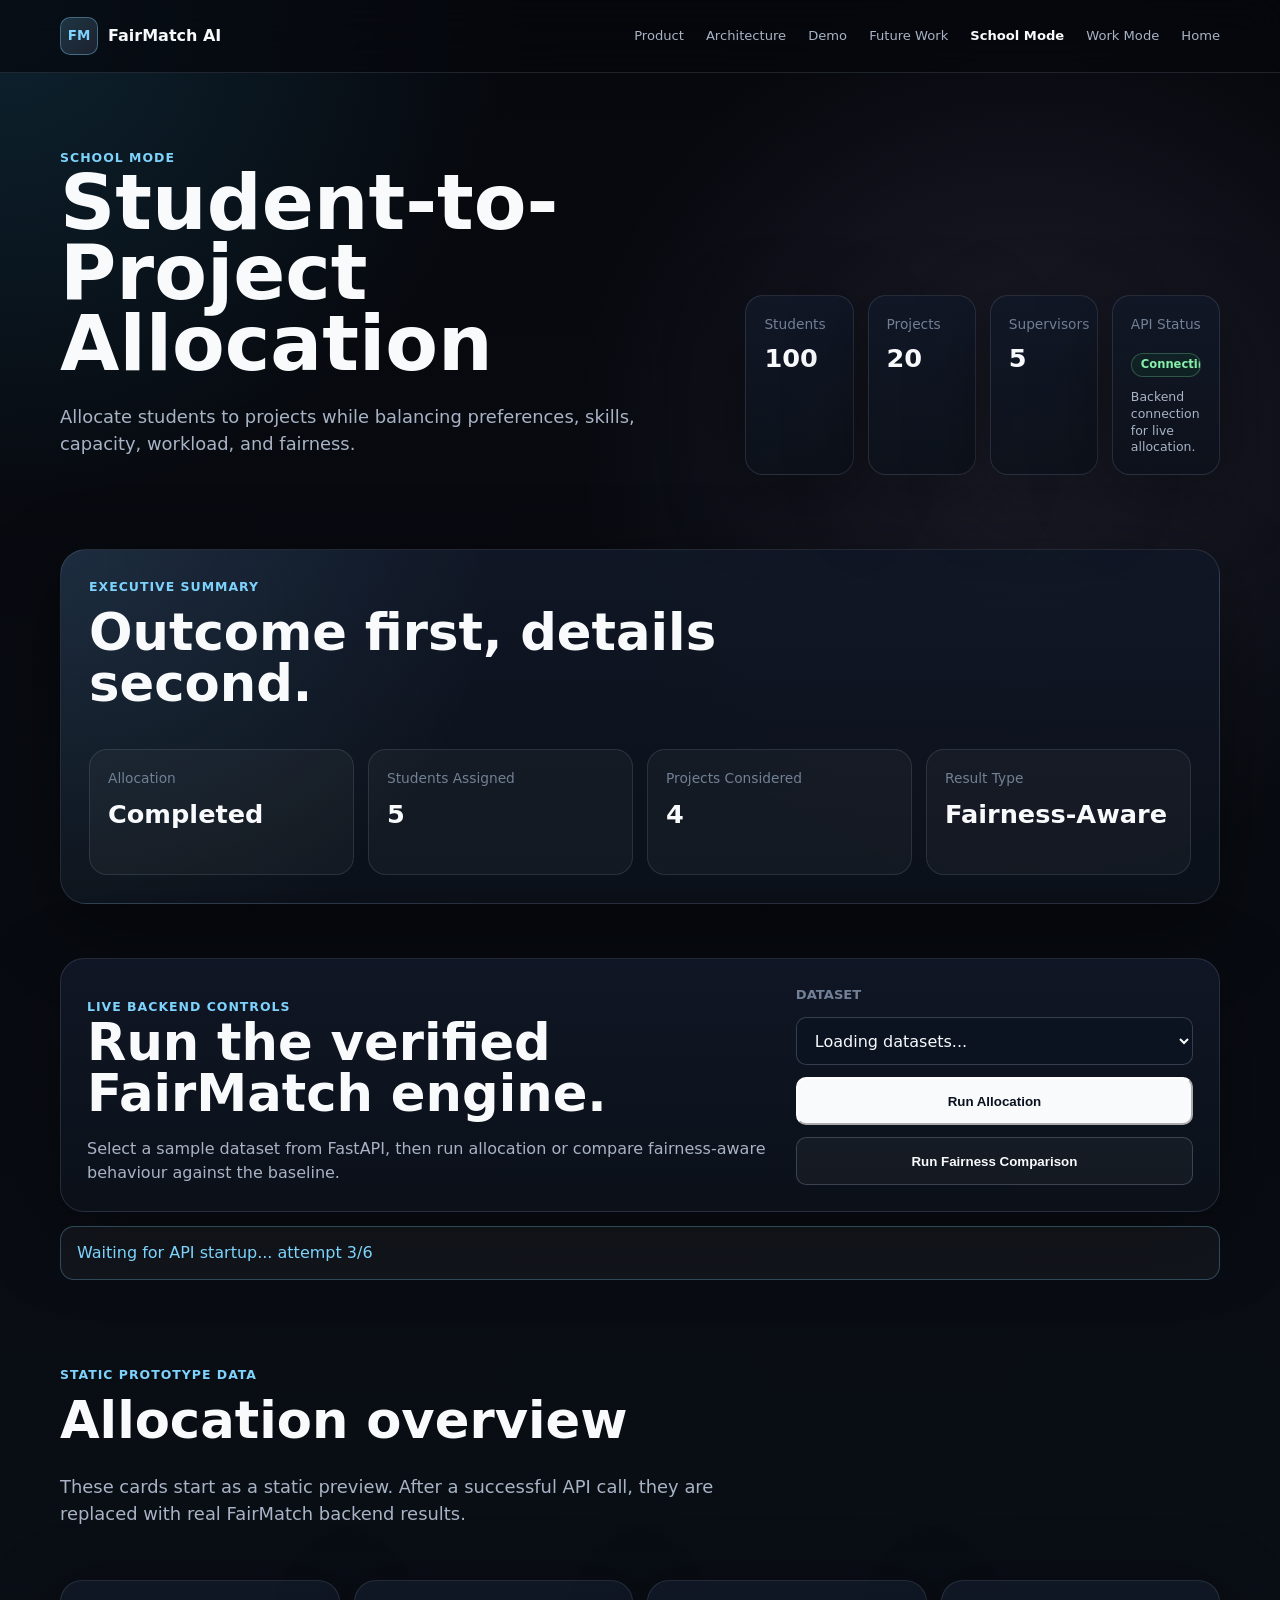
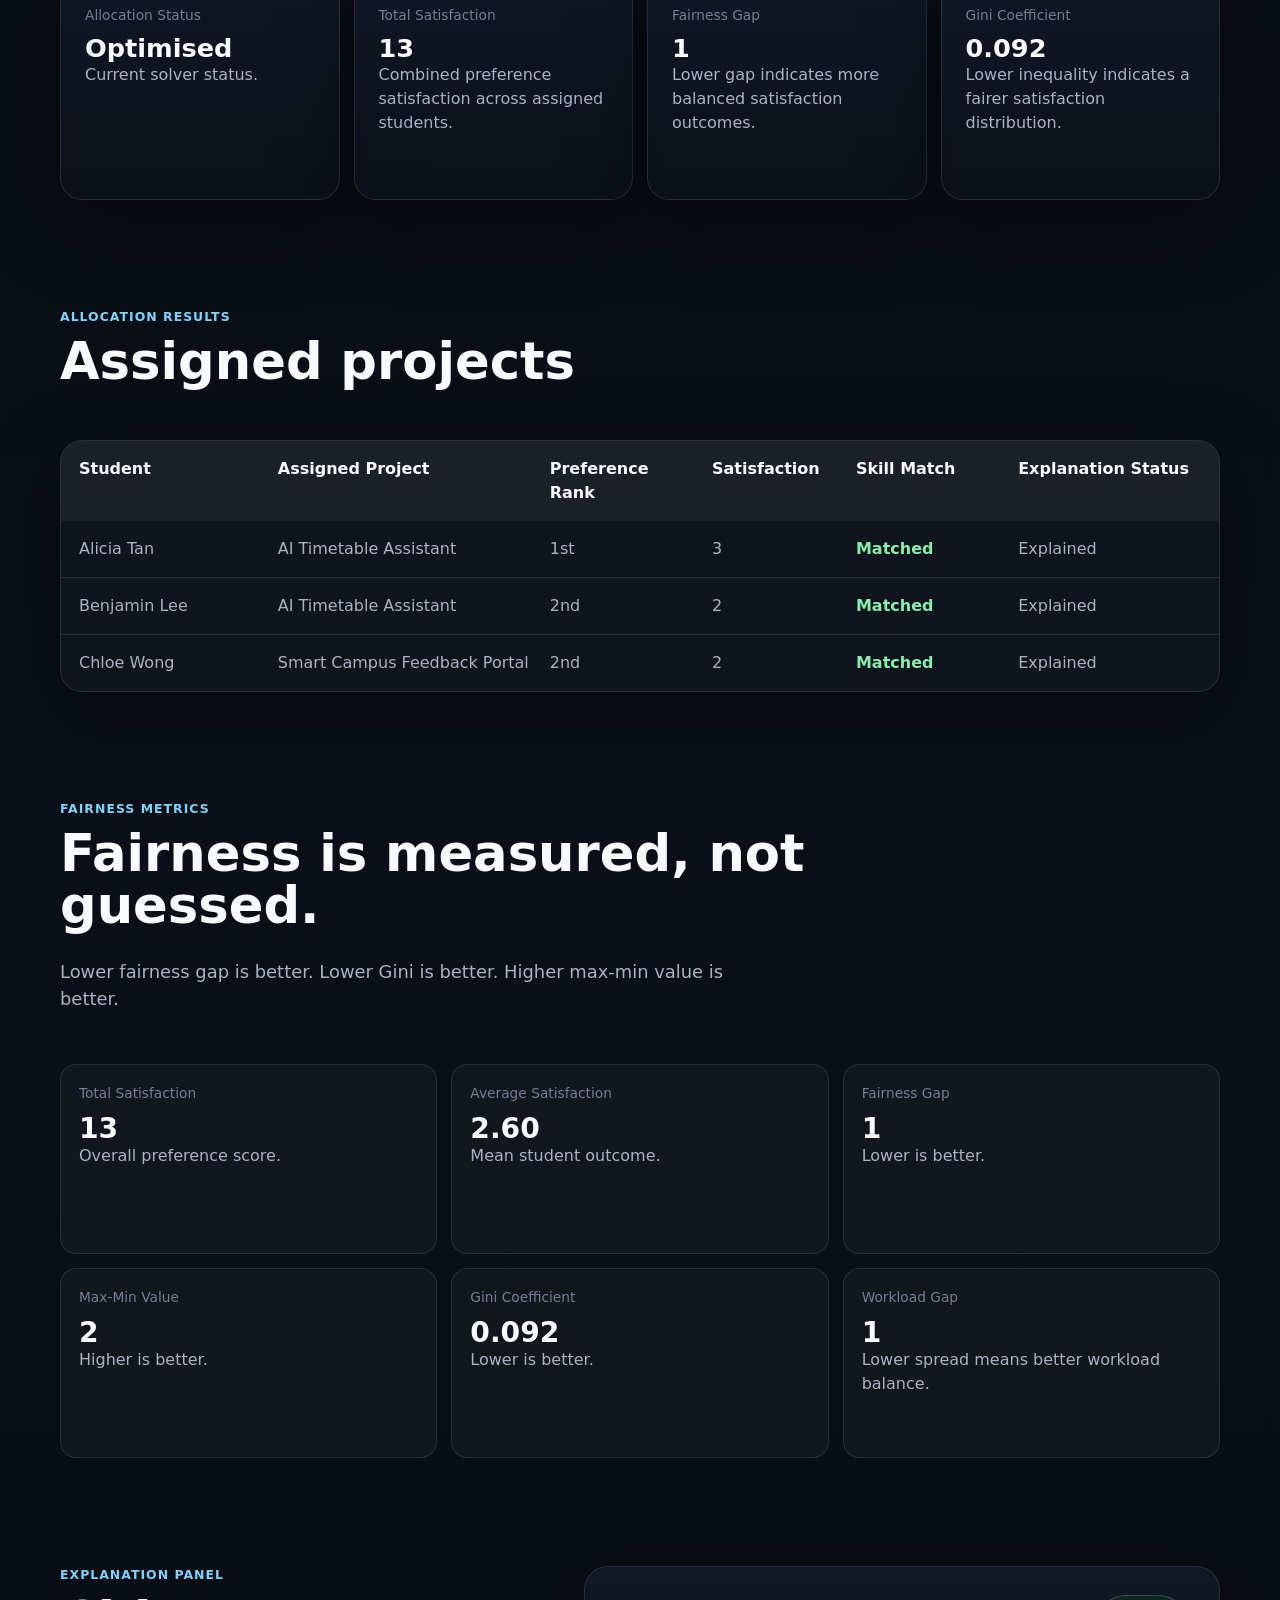
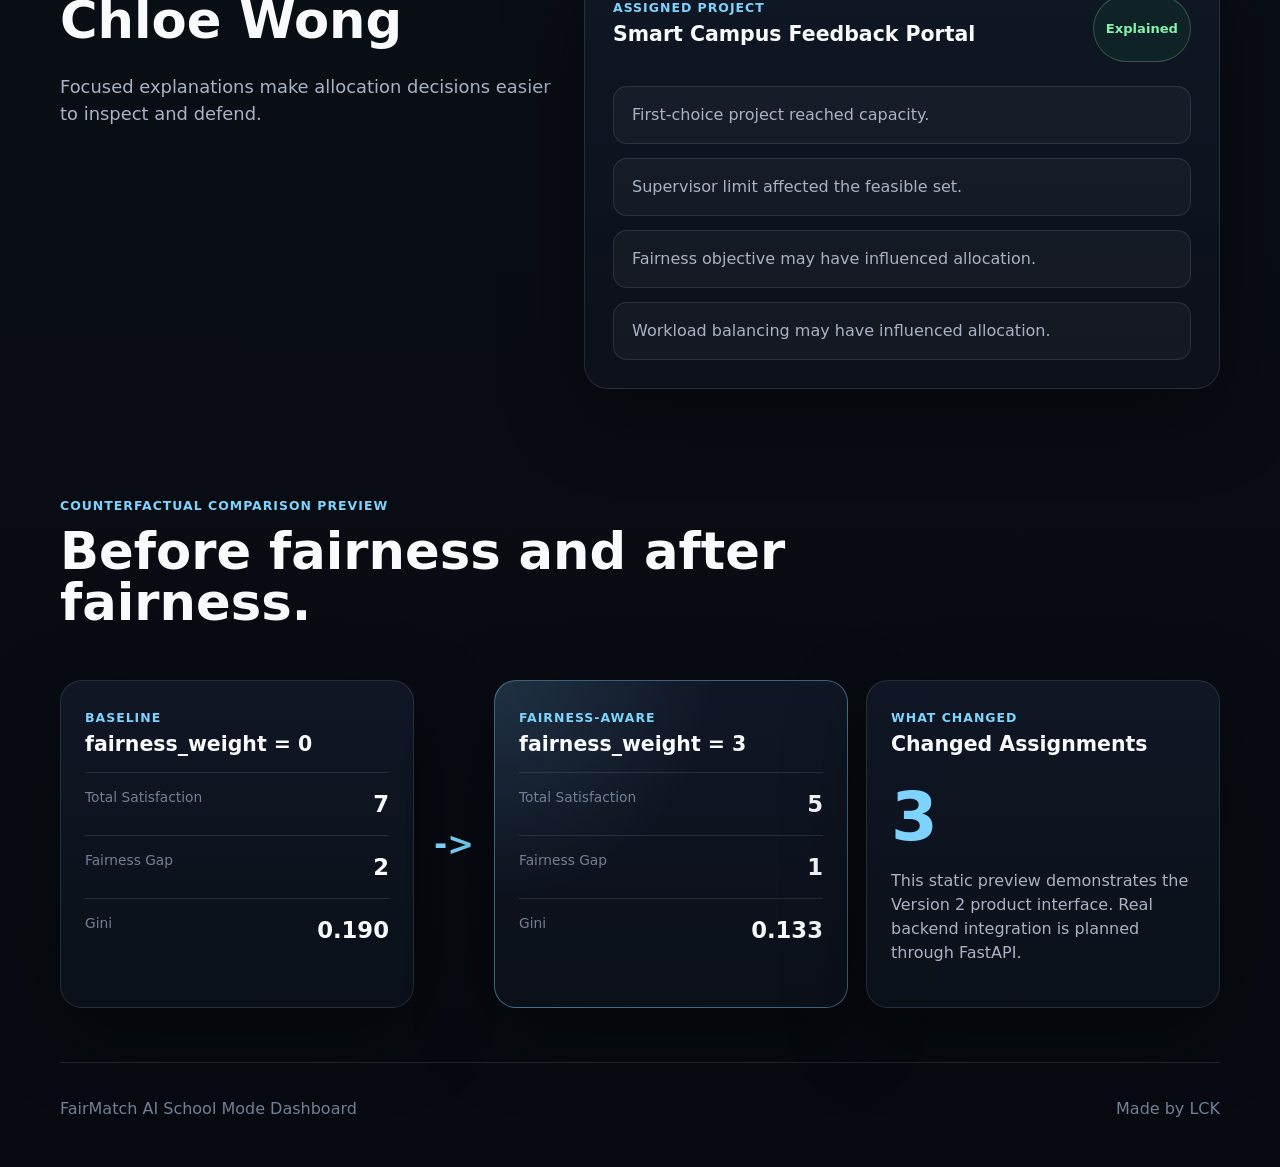
==== commit 4d03474f: "Polish v2 product navigation and work mode" ====
--- a/frontend/dashboard.html
+++ b/frontend/dashboard.html
@@ -22,11 +22,13 @@
           <span></span>
         </button>
         <div class="nav-links" data-nav-links>
-          <a href="#dashboard">Dashboard</a>
-          <a href="#fairness">Fairness</a>
-          <a href="#explanations">Explanations</a>
-          <a href="#comparison">Comparison</a>
-          <a href="index.html">Back to Home</a>
+          <a href="index.html#product">Product</a>
+          <a href="index.html#architecture">Architecture</a>
+          <a href="index.html#demo">Demo</a>
+          <a href="index.html#future-work">Future Work</a>
+          <a class="nav-active" href="dashboard.html" aria-current="page">School Mode</a>
+          <a href="work.html">Work Mode</a>
+          <a href="index.html">Home</a>
         </div>
       </nav>
     </header>
@@ -54,9 +56,37 @@
             <span>Supervisors</span>
             <strong data-scenario-supervisors>5</strong>
           </div>
-          <div class="scenario-stat">
-            <span>API</span>
-            <strong data-api-status>Checking</strong>
+          <div class="scenario-stat api-status-card">
+            <span>API Status</span>
+            <div class="status-pill status-pill-compact" data-api-status>Checking</div>
+            <p>Backend connection for live allocation.</p>
+          </div>
+        </div>
+      </section>
+
+      <section class="section dashboard-section executive-summary-section">
+        <div class="executive-summary">
+          <div class="section-heading compact">
+            <div class="eyebrow">Executive summary</div>
+            <h2>Outcome first, details second.</h2>
+          </div>
+          <div class="executive-summary-grid">
+            <article>
+              <span>Allocation</span>
+              <strong data-summary-status>Completed</strong>
+            </article>
+            <article>
+              <span>Students Assigned</span>
+              <strong data-summary-assigned>5</strong>
+            </article>
+            <article>
+              <span>Projects Considered</span>
+              <strong data-summary-projects>4</strong>
+            </article>
+            <article>
+              <span>Result Type</span>
+              <strong data-summary-result>Fairness-Aware</strong>
+            </article>
           </div>
         </div>
       </section>
--- a/frontend/styles.css
+++ b/frontend/styles.css
@@ -93,17 +93,24 @@
 .nav-links {
   display: flex;
   align-items: center;
-  gap: 26px;
-  color: var(--muted);
-  font-size: 0.94rem;
+  gap: clamp(12px, 1.8vw, 22px);
+  color: var(--muted);
+  font-size: clamp(0.82rem, 1vw, 0.94rem);
 }
 
 .nav-links a {
+  white-space: nowrap;
   transition: color 160ms ease;
 }
 
 .nav-links a:hover {
   color: var(--text);
+}
+
+.nav-links a.nav-active,
+.nav-links a[aria-current="page"] {
+  color: var(--text);
+  font-weight: 800;
 }
 
 .nav-toggle {
@@ -346,6 +353,12 @@
   transform: translateY(-4px);
 }
 
+.mode-card-preview:hover {
+  border-color: rgba(196, 181, 253, 0.44);
+  box-shadow: 0 30px 96px rgba(88, 28, 135, 0.22);
+  transform: translateY(-4px);
+}
+
 .mode-card-disabled {
   background: linear-gradient(180deg, rgba(17, 24, 39, 0.72), rgba(12, 17, 26, 0.68));
 }
@@ -447,7 +460,8 @@
 }
 
 .architecture-section {
-  padding-top: 60px;
+  padding-top: 44px;
+  padding-bottom: 58px;
 }
 
 .architecture-flow {
@@ -544,6 +558,21 @@
   font-weight: 800;
 }
 
+.status-pill-compact {
+  display: inline-grid;
+  place-items: center;
+  max-width: 100%;
+  min-height: 24px;
+  width: auto;
+  margin-top: 8px;
+  padding: 0 9px;
+  overflow: hidden;
+  text-overflow: ellipsis;
+  white-space: nowrap;
+  font-size: 0.72rem;
+  line-height: 1;
+}
+
 .metric-row {
   display: grid;
   grid-template-columns: repeat(3, minmax(0, 1fr));
@@ -582,6 +611,11 @@
   gap: 38px;
   padding: 34px;
   border-radius: 26px;
+}
+
+.future-section {
+  padding-top: 56px;
+  padding-bottom: 46px;
 }
 
 .future-list {
@@ -649,6 +683,13 @@
   border-radius: 18px;
 }
 
+.api-status-card p {
+  margin: 12px 0 0;
+  color: var(--muted);
+  font-size: 0.78rem;
+  line-height: 1.35;
+}
+
 .scenario-stat span,
 .dashboard-card span,
 .comparison-stat span {
@@ -660,13 +701,64 @@
 
 .scenario-stat strong,
 .dashboard-card strong {
-  font-size: 1.76rem;
-  line-height: 1;
+  display: block;
+  max-width: 100%;
+  overflow-wrap: anywhere;
+  font-size: clamp(1.12rem, 2vw, 1.76rem);
+  line-height: 1.08;
 }
 
 .dashboard-section {
   padding-top: 54px;
   padding-bottom: 54px;
+}
+
+.executive-summary-section {
+  padding-top: 18px;
+  padding-bottom: 30px;
+}
+
+.executive-summary {
+  padding: 28px;
+  border: 1px solid var(--line);
+  border-radius: 26px;
+  background:
+    radial-gradient(circle at top left, rgba(125, 211, 252, 0.12), transparent 36%),
+    linear-gradient(180deg, rgba(17, 24, 39, 0.92), rgba(12, 17, 26, 0.88));
+  box-shadow: var(--shadow);
+}
+
+.executive-summary .section-heading {
+  margin-bottom: 22px;
+}
+
+.executive-summary-grid {
+  display: grid;
+  grid-template-columns: repeat(4, minmax(0, 1fr));
+  gap: 14px;
+}
+
+.executive-summary-grid article {
+  min-height: 126px;
+  padding: 18px;
+  border: 1px solid var(--line);
+  border-radius: 18px;
+  background: rgba(255, 255, 255, 0.035);
+}
+
+.executive-summary-grid span {
+  display: block;
+  margin-bottom: 12px;
+  color: var(--quiet);
+  font-size: 0.86rem;
+}
+
+.executive-summary-grid strong {
+  display: block;
+  max-width: 100%;
+  overflow-wrap: anywhere;
+  font-size: clamp(1.18rem, 2vw, 1.68rem);
+  line-height: 1.08;
 }
 
 .dashboard-card {
@@ -680,6 +772,14 @@
 .comparison-column p {
   color: var(--muted);
   margin-bottom: 0;
+}
+
+.metric-card strong {
+  display: block;
+  max-width: 100%;
+  overflow-wrap: anywhere;
+  font-size: clamp(1.36rem, 2.2vw, 2rem);
+  line-height: 1.08;
 }
 
 .product-table {
@@ -891,6 +991,224 @@
   border-radius: 12px;
   color: var(--muted);
   background: rgba(255, 255, 255, 0.035);
+}
+
+.work-hero {
+  display: grid;
+  grid-template-columns: minmax(0, 1fr) minmax(360px, 0.72fr);
+  gap: 54px;
+  align-items: center;
+  min-height: calc(100vh - 72px);
+}
+
+.work-subtitle {
+  margin-bottom: 18px;
+  color: var(--primary);
+  font-size: clamp(1.2rem, 2.4vw, 1.8rem);
+  font-weight: 800;
+}
+
+.work-hero-card,
+.capability-card,
+.engine-card,
+.work-cta {
+  border: 1px solid var(--line);
+  background: linear-gradient(180deg, rgba(17, 24, 39, 0.92), rgba(12, 17, 26, 0.88));
+  box-shadow: var(--shadow);
+}
+
+.work-hero-card {
+  padding: 28px;
+  border-radius: 26px;
+}
+
+.work-hero-card p {
+  color: var(--muted);
+  margin-bottom: 0;
+}
+
+.work-scenario-pairs {
+  display: grid;
+  gap: 14px;
+  margin: 28px 0;
+}
+
+.work-scenario-pairs div {
+  display: grid;
+  grid-template-columns: 1fr 34px 1fr;
+  align-items: center;
+  gap: 12px;
+  padding: 18px;
+  border: 1px solid var(--line);
+  border-radius: 16px;
+  background: rgba(255, 255, 255, 0.035);
+}
+
+.work-scenario-pairs span,
+.work-flow-arrow,
+.engine-flow span {
+  color: var(--primary);
+  font-weight: 900;
+  text-align: center;
+}
+
+.work-section {
+  padding-top: 58px;
+  padding-bottom: 58px;
+}
+
+.work-flow {
+  display: grid;
+  grid-template-columns: 1fr 28px 1fr 28px 1fr 28px 1fr 28px 1fr;
+  align-items: stretch;
+  gap: 10px;
+}
+
+.work-flow-node {
+  min-height: 132px;
+  display: grid;
+  place-items: center;
+  padding: 18px;
+  border: 1px solid var(--line);
+  border-radius: 18px;
+  background: rgba(255, 255, 255, 0.035);
+  color: var(--text);
+  font-weight: 800;
+  text-align: center;
+}
+
+.work-flow-arrow {
+  display: grid;
+  place-items: center;
+}
+
+.capability-grid {
+  display: grid;
+  grid-template-columns: repeat(3, minmax(0, 1fr));
+  gap: 18px;
+}
+
+.capability-card {
+  min-height: 240px;
+  padding: 26px;
+  border-radius: 22px;
+}
+
+.capability-card span {
+  display: inline-grid;
+  place-items: center;
+  width: 42px;
+  height: 42px;
+  margin-bottom: 42px;
+  border: 1px solid rgba(196, 181, 253, 0.3);
+  border-radius: 12px;
+  color: var(--accent);
+  font-weight: 900;
+}
+
+.capability-card p,
+.engine-card p {
+  color: var(--muted);
+}
+
+.comparison-table {
+  border: 1px solid var(--line);
+  border-radius: 22px;
+  overflow: hidden;
+  background: rgba(255, 255, 255, 0.025);
+  box-shadow: var(--shadow);
+}
+
+.comparison-table-row {
+  display: grid;
+  grid-template-columns: 0.86fr 1fr 1fr;
+  gap: 16px;
+  padding: 16px 18px;
+  border-top: 1px solid var(--line);
+  color: var(--muted);
+}
+
+.comparison-table-row:first-child {
+  border-top: 0;
+}
+
+.comparison-table-row span:first-child,
+.comparison-table-head {
+  color: var(--text);
+  font-weight: 800;
+}
+
+.comparison-table-head {
+  background: rgba(255, 255, 255, 0.05);
+}
+
+.engine-card {
+  display: grid;
+  gap: 28px;
+  padding: 34px;
+  border-radius: 26px;
+}
+
+.engine-flow {
+  display: grid;
+  grid-template-columns: 1fr 36px 1.4fr 36px 1fr;
+  align-items: stretch;
+  gap: 12px;
+}
+
+.engine-flow div {
+  display: grid;
+  place-items: center;
+  min-height: 96px;
+  padding: 18px;
+  border: 1px solid var(--line);
+  border-radius: 16px;
+  background: rgba(125, 211, 252, 0.08);
+  font-weight: 900;
+  text-align: center;
+}
+
+.engine-flow span {
+  display: grid;
+  place-items: center;
+}
+
+.engine-examples {
+  display: flex;
+  flex-wrap: wrap;
+  gap: 12px;
+}
+
+.engine-examples span,
+.roadmap-list li {
+  padding: 12px 14px;
+  border: 1px solid var(--line);
+  border-radius: 999px;
+  color: var(--muted);
+  background: rgba(255, 255, 255, 0.035);
+  font-weight: 700;
+}
+
+.roadmap-list {
+  display: grid;
+  grid-template-columns: repeat(5, minmax(0, 1fr));
+  gap: 12px;
+  margin: 0;
+  padding: 0;
+  list-style-position: inside;
+}
+
+.roadmap-list li {
+  border-radius: 16px;
+}
+
+.work-cta {
+  display: flex;
+  align-items: center;
+  justify-content: space-between;
+  gap: 30px;
+  padding: 34px;
+  border-radius: 26px;
 }
 
 @media (max-width: 920px) {
@@ -922,9 +1240,11 @@
   }
 
   .hero,
+  .work-hero,
   .mode-grid,
   .pillar-grid,
-  .future-card {
+  .future-card,
+  .capability-grid {
     grid-template-columns: 1fr;
   }
 
@@ -951,12 +1271,21 @@
   .dashboard-hero,
   .control-panel,
   .explanation-layout,
-  .comparison-shell {
+  .comparison-shell,
+  .work-flow,
+  .engine-flow,
+  .roadmap-list {
     grid-template-columns: 1fr;
+  }
+
+  .work-flow-arrow,
+  .engine-flow span {
+    transform: rotate(90deg);
   }
 
   .scenario-stat-grid,
   .dashboard-card-grid,
+  .executive-summary-grid,
   .fairness-metric-grid {
     grid-template-columns: repeat(2, minmax(0, 1fr));
   }
@@ -980,6 +1309,15 @@
 
   .product-table-row {
     grid-template-columns: 1fr 1fr;
+  }
+
+  .comparison-table-row {
+    grid-template-columns: 1fr;
+  }
+
+  .work-cta {
+    align-items: flex-start;
+    flex-direction: column;
   }
 }
 
@@ -1025,6 +1363,7 @@
 
   .scenario-stat-grid,
   .dashboard-card-grid,
+  .executive-summary-grid,
   .fairness-metric-grid,
   .product-table-row {
     grid-template-columns: 1fr;
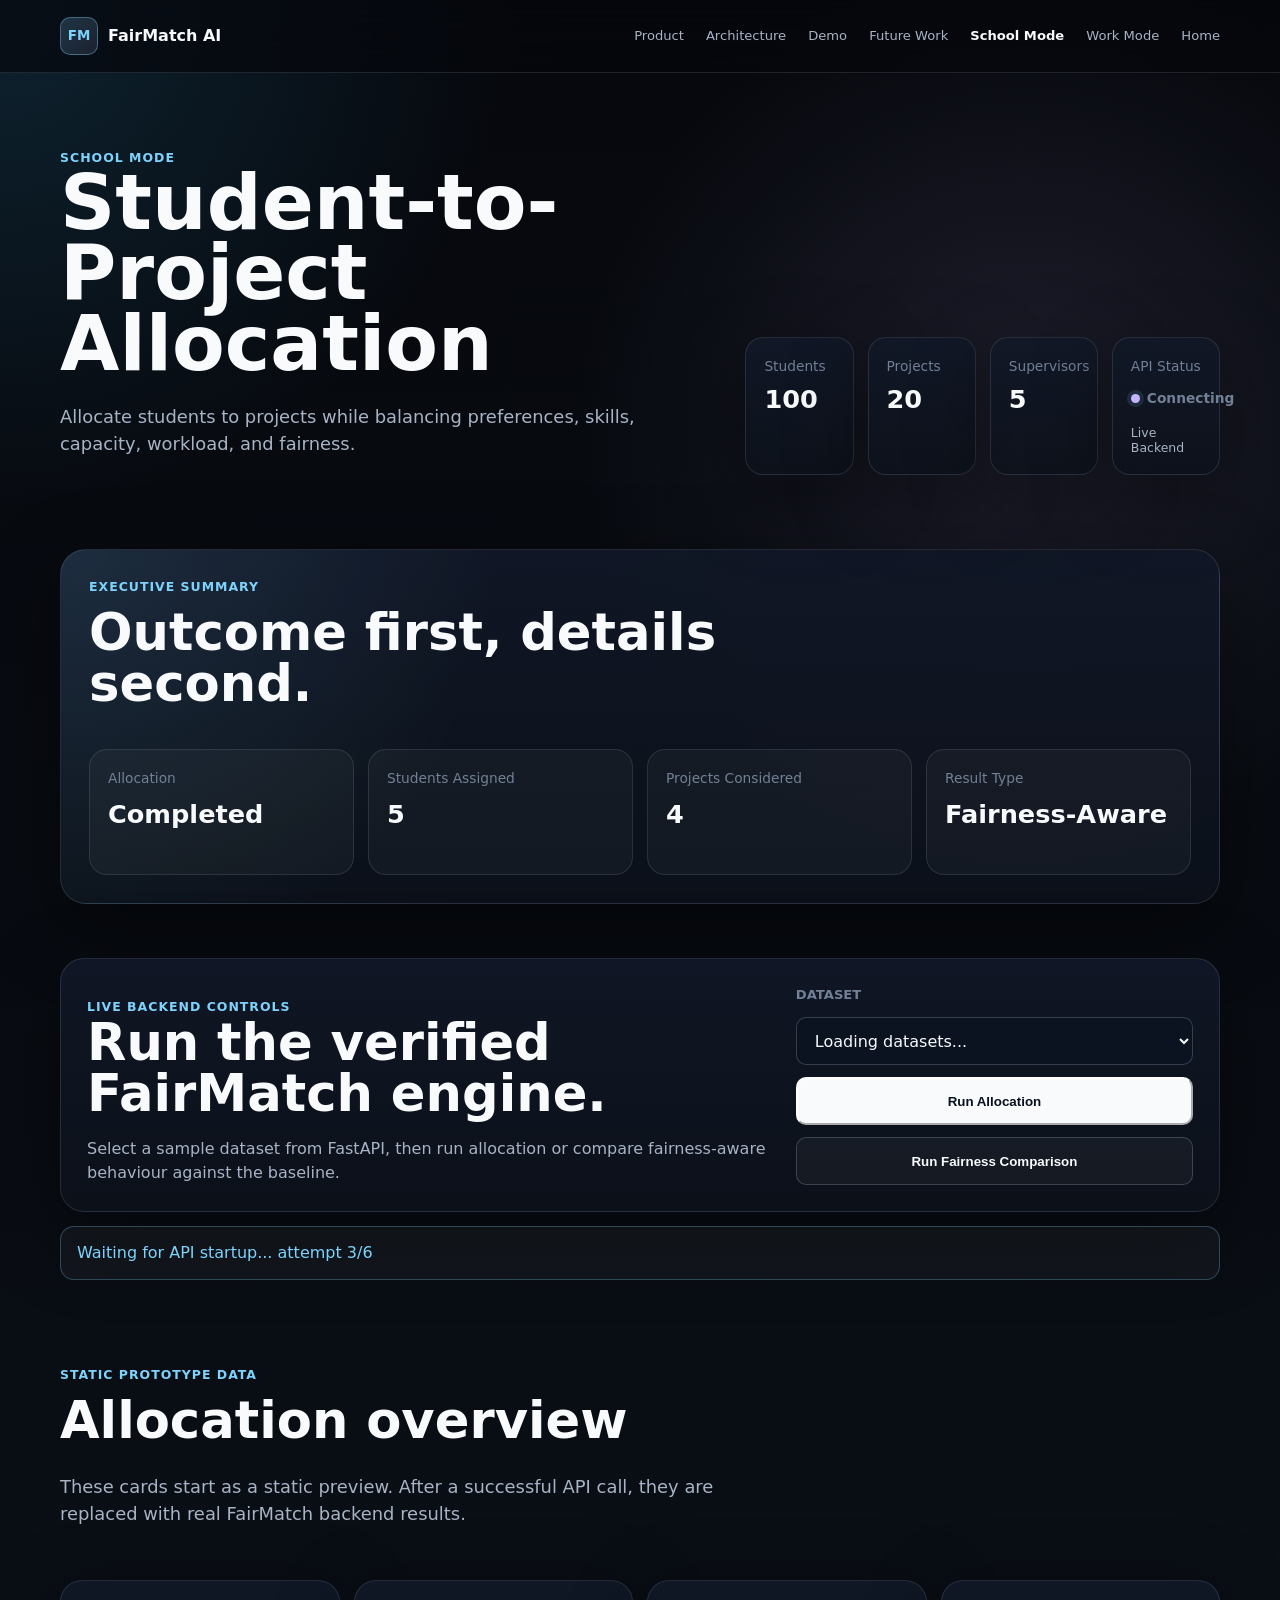
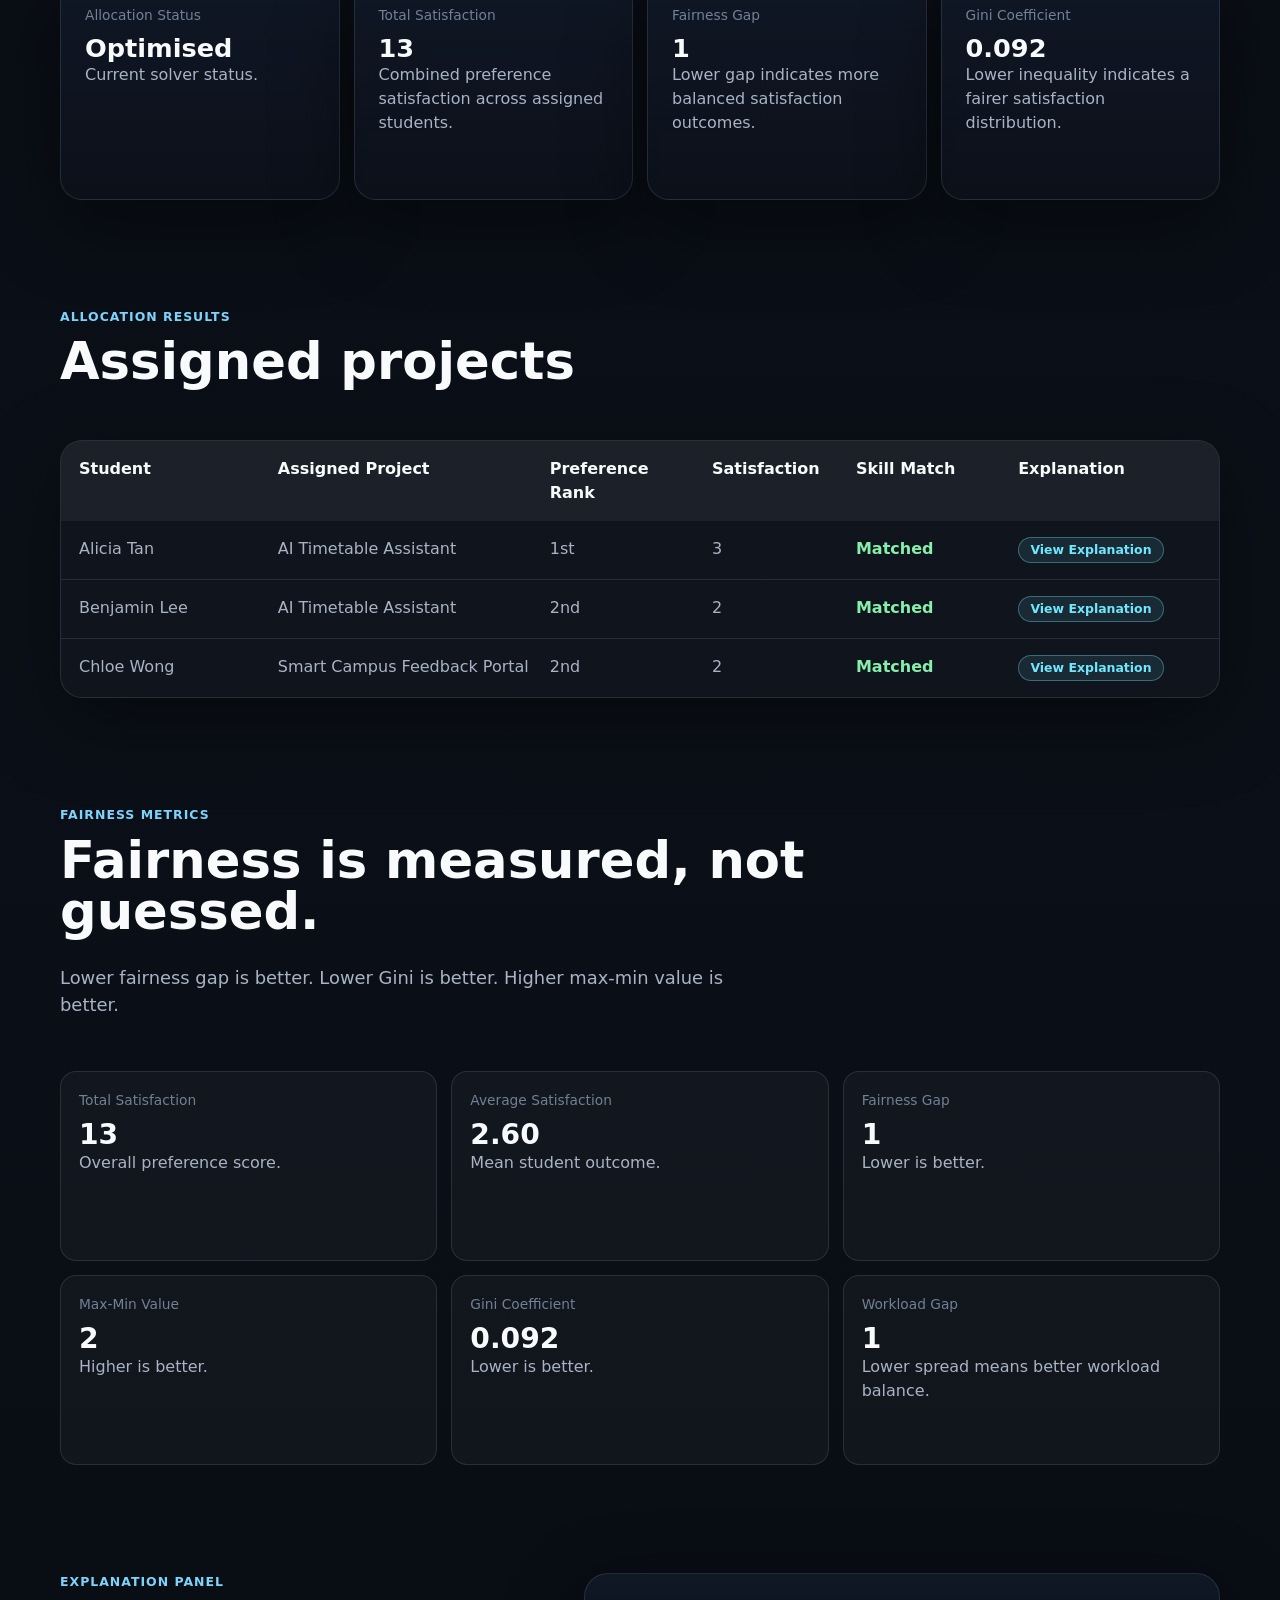
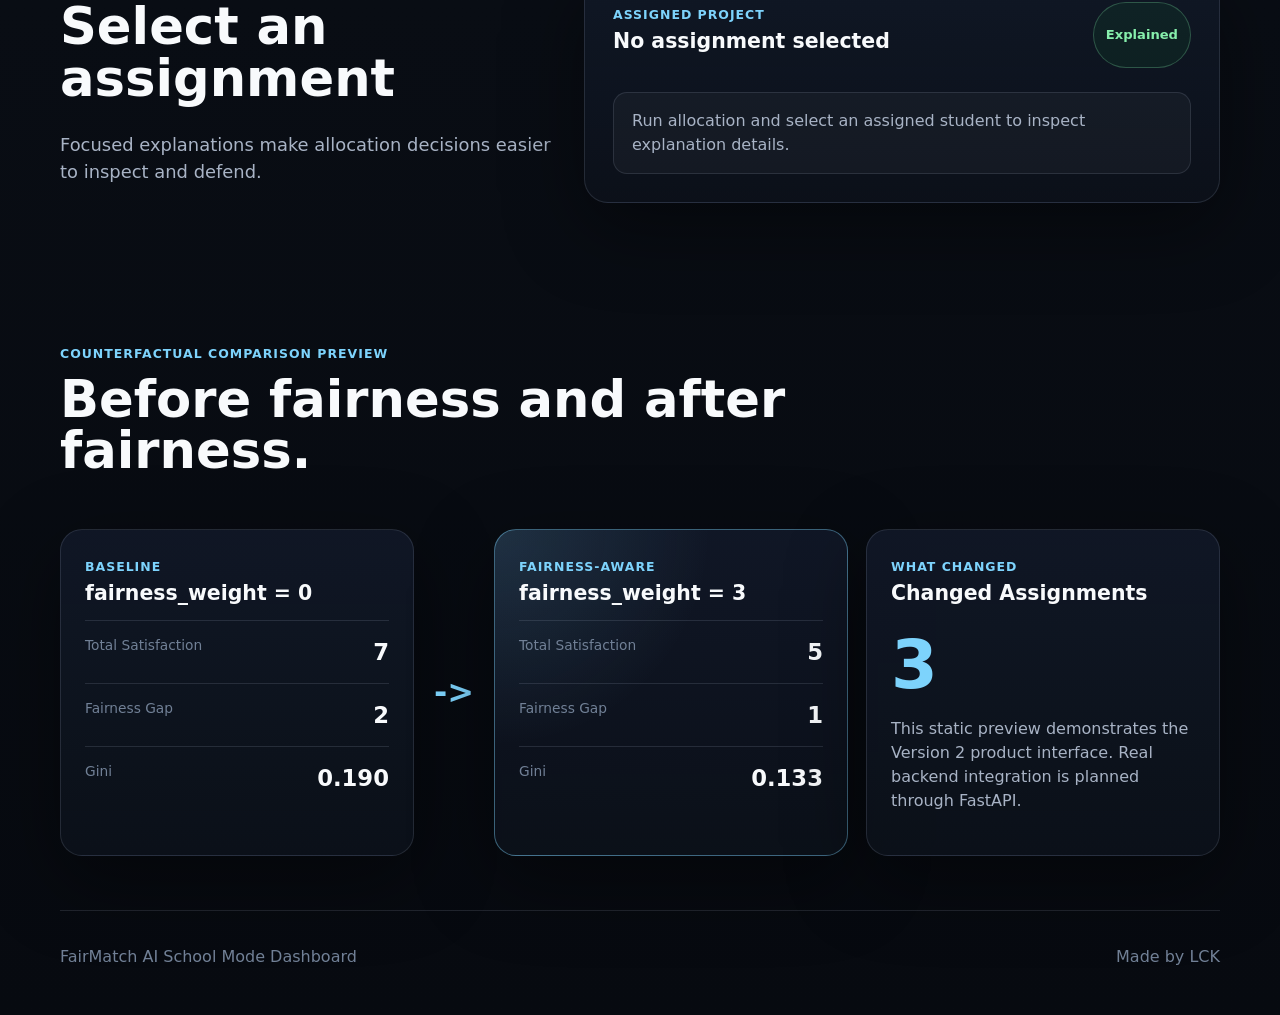
==== commit fd22a708: "Polish v2 explanations and API status" ====
--- a/frontend/dashboard.html
+++ b/frontend/dashboard.html
@@ -58,8 +58,11 @@
           </div>
           <div class="scenario-stat api-status-card">
             <span>API Status</span>
-            <div class="status-pill status-pill-compact" data-api-status>Checking</div>
-            <p>Backend connection for live allocation.</p>
+            <div class="status-inline" data-api-status>
+              <span class="status-dot pending" aria-hidden="true"></span>
+              <span data-api-status-text>Checking</span>
+            </div>
+            <p>Live Backend</p>
           </div>
         </div>
       </section>
@@ -160,7 +163,7 @@
             <span>Preference Rank</span>
             <span>Satisfaction</span>
             <span>Skill Match</span>
-            <span>Explanation Status</span>
+            <span>Explanation</span>
           </div>
           <div data-allocation-rows>
             <div class="product-table-row" role="row">
@@ -169,7 +172,7 @@
               <span>1st</span>
               <span>3</span>
               <span class="positive-text">Matched</span>
-              <span>Explained</span>
+              <span><button class="explain-action" type="button">View Explanation</button></span>
             </div>
             <div class="product-table-row" role="row">
               <span>Benjamin Lee</span>
@@ -177,7 +180,7 @@
               <span>2nd</span>
               <span>2</span>
               <span class="positive-text">Matched</span>
-              <span>Explained</span>
+              <span><button class="explain-action" type="button">View Explanation</button></span>
             </div>
             <div class="product-table-row" role="row">
               <span>Chloe Wong</span>
@@ -185,7 +188,7 @@
               <span>2nd</span>
               <span>2</span>
               <span class="positive-text">Matched</span>
-              <span>Explained</span>
+              <span><button class="explain-action" type="button">View Explanation</button></span>
             </div>
           </div>
         </div>
@@ -237,7 +240,7 @@
         <div class="explanation-layout">
           <div class="section-heading compact">
             <div class="eyebrow">Explanation panel</div>
-            <h2 data-explanation-person>Chloe Wong</h2>
+            <h2 data-explanation-person>Select an assignment</h2>
             <p>
               Focused explanations make allocation decisions easier to inspect and defend.
             </p>
@@ -246,15 +249,12 @@
             <div class="explanation-header">
               <div>
                 <span class="card-label">Assigned project</span>
-                <h3 data-explanation-project>Smart Campus Feedback Portal</h3>
+                <h3 data-explanation-project>No assignment selected</h3>
               </div>
               <span class="status-pill">Explained</span>
             </div>
             <ul class="explanation-list" data-explanation-list>
-              <li>First-choice project reached capacity.</li>
-              <li>Supervisor limit affected the feasible set.</li>
-              <li>Fairness objective may have influenced allocation.</li>
-              <li>Workload balancing may have influenced allocation.</li>
+              <li>Run allocation and select an assigned student to inspect explanation details.</li>
             </ul>
           </article>
         </div>
--- a/frontend/styles.css
+++ b/frontend/styles.css
@@ -558,19 +558,35 @@
   font-weight: 800;
 }
 
-.status-pill-compact {
-  display: inline-grid;
-  place-items: center;
+.status-inline {
+  display: inline-flex;
+  align-items: center;
+  gap: 0.45rem;
   max-width: 100%;
-  min-height: 24px;
-  width: auto;
-  margin-top: 8px;
-  padding: 0 9px;
-  overflow: hidden;
-  text-overflow: ellipsis;
   white-space: nowrap;
-  font-size: 0.72rem;
-  line-height: 1;
+  color: var(--text);
+  font-size: clamp(0.85rem, 1vw, 1rem);
+  font-weight: 700;
+  line-height: 1.1;
+}
+
+.status-dot {
+  width: 0.55rem;
+  height: 0.55rem;
+  border-radius: 999px;
+  background: #4ade80;
+  box-shadow: 0 0 0 4px rgba(74, 222, 128, 0.12);
+  flex: 0 0 auto;
+}
+
+.status-dot.pending {
+  background: var(--accent);
+  box-shadow: 0 0 0 4px rgba(125, 211, 252, 0.12);
+}
+
+.status-dot.offline {
+  background: #f87171;
+  box-shadow: 0 0 0 4px rgba(248, 113, 113, 0.12);
 }
 
 .metric-row {
@@ -684,10 +700,10 @@
 }
 
 .api-status-card p {
-  margin: 12px 0 0;
+  margin: 10px 0 0;
   color: var(--muted);
   font-size: 0.78rem;
-  line-height: 1.35;
+  line-height: 1.2;
 }
 
 .scenario-stat span,
@@ -797,16 +813,59 @@
   padding: 16px 18px;
   border-top: 1px solid var(--line);
   color: var(--muted);
+  transition: border-color 160ms ease, background 160ms ease, box-shadow 160ms ease;
 }
 
 .product-table-row:first-child {
   border-top: 0;
+}
+
+.product-table-row:not(.product-table-head):not(.product-table-empty) {
+  cursor: pointer;
+}
+
+.product-table-row:not(.product-table-head):not(.product-table-empty):hover,
+.product-table-row:not(.product-table-head):not(.product-table-empty):focus-visible {
+  background: rgba(110, 231, 255, 0.055);
+}
+
+.product-table-row:focus-visible {
+  outline: 2px solid rgba(110, 231, 255, 0.5);
+  outline-offset: -2px;
+}
+
+.product-table-row.is-selected {
+  border-color: rgba(110, 231, 255, 0.45);
+  background: rgba(110, 231, 255, 0.08);
+  box-shadow: inset 0 0 0 1px rgba(110, 231, 255, 0.16);
+}
+
+.product-table-empty {
+  grid-template-columns: 1fr;
+  color: var(--quiet);
 }
 
 .product-table-head {
   color: var(--text);
   background: rgba(255, 255, 255, 0.05);
   font-weight: 800;
+}
+
+.explain-action {
+  display: inline-flex;
+  align-items: center;
+  justify-content: center;
+  border: 1px solid rgba(110, 231, 255, 0.35);
+  border-radius: 999px;
+  padding: 0.35rem 0.7rem;
+  background: rgba(110, 231, 255, 0.1);
+  color: #6ee7ff;
+  font-size: 0.78rem;
+  font-family: inherit;
+  font-weight: 700;
+  line-height: 1;
+  white-space: nowrap;
+  cursor: pointer;
 }
 
 .positive-text {
